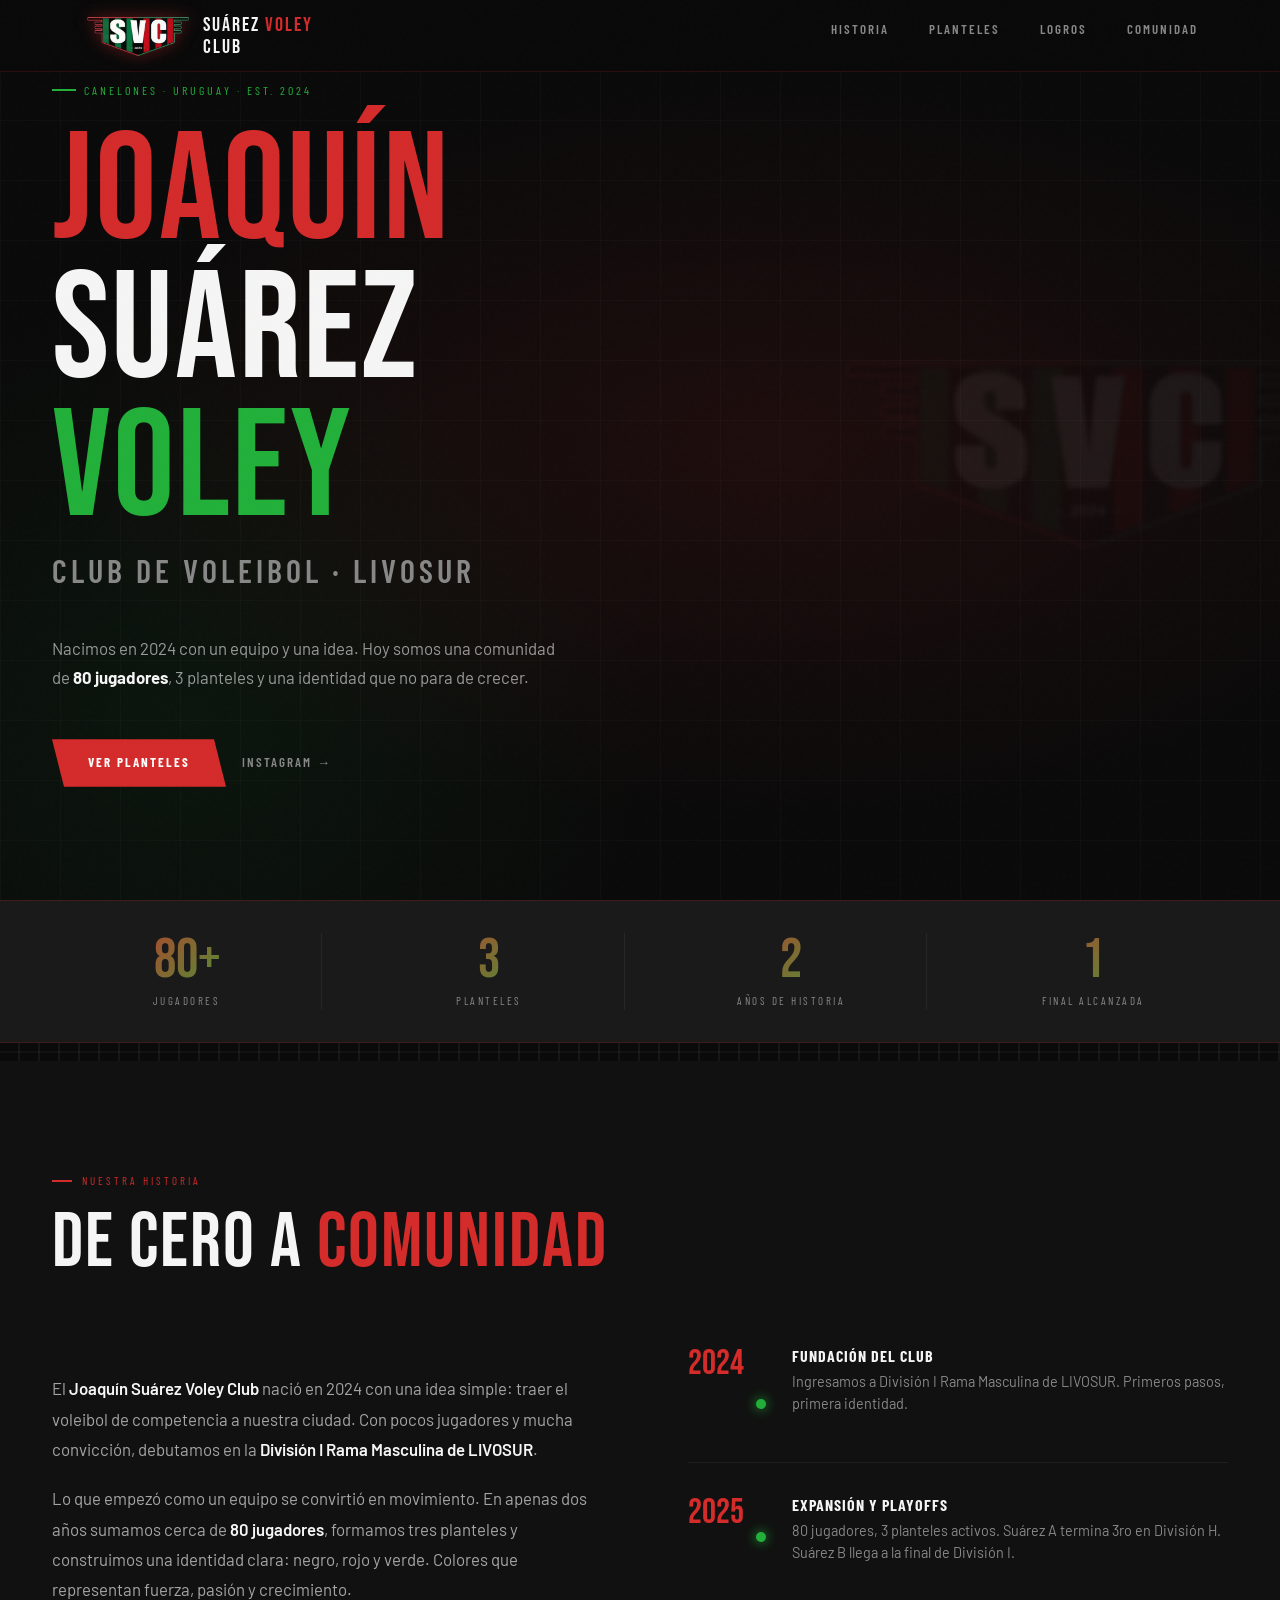
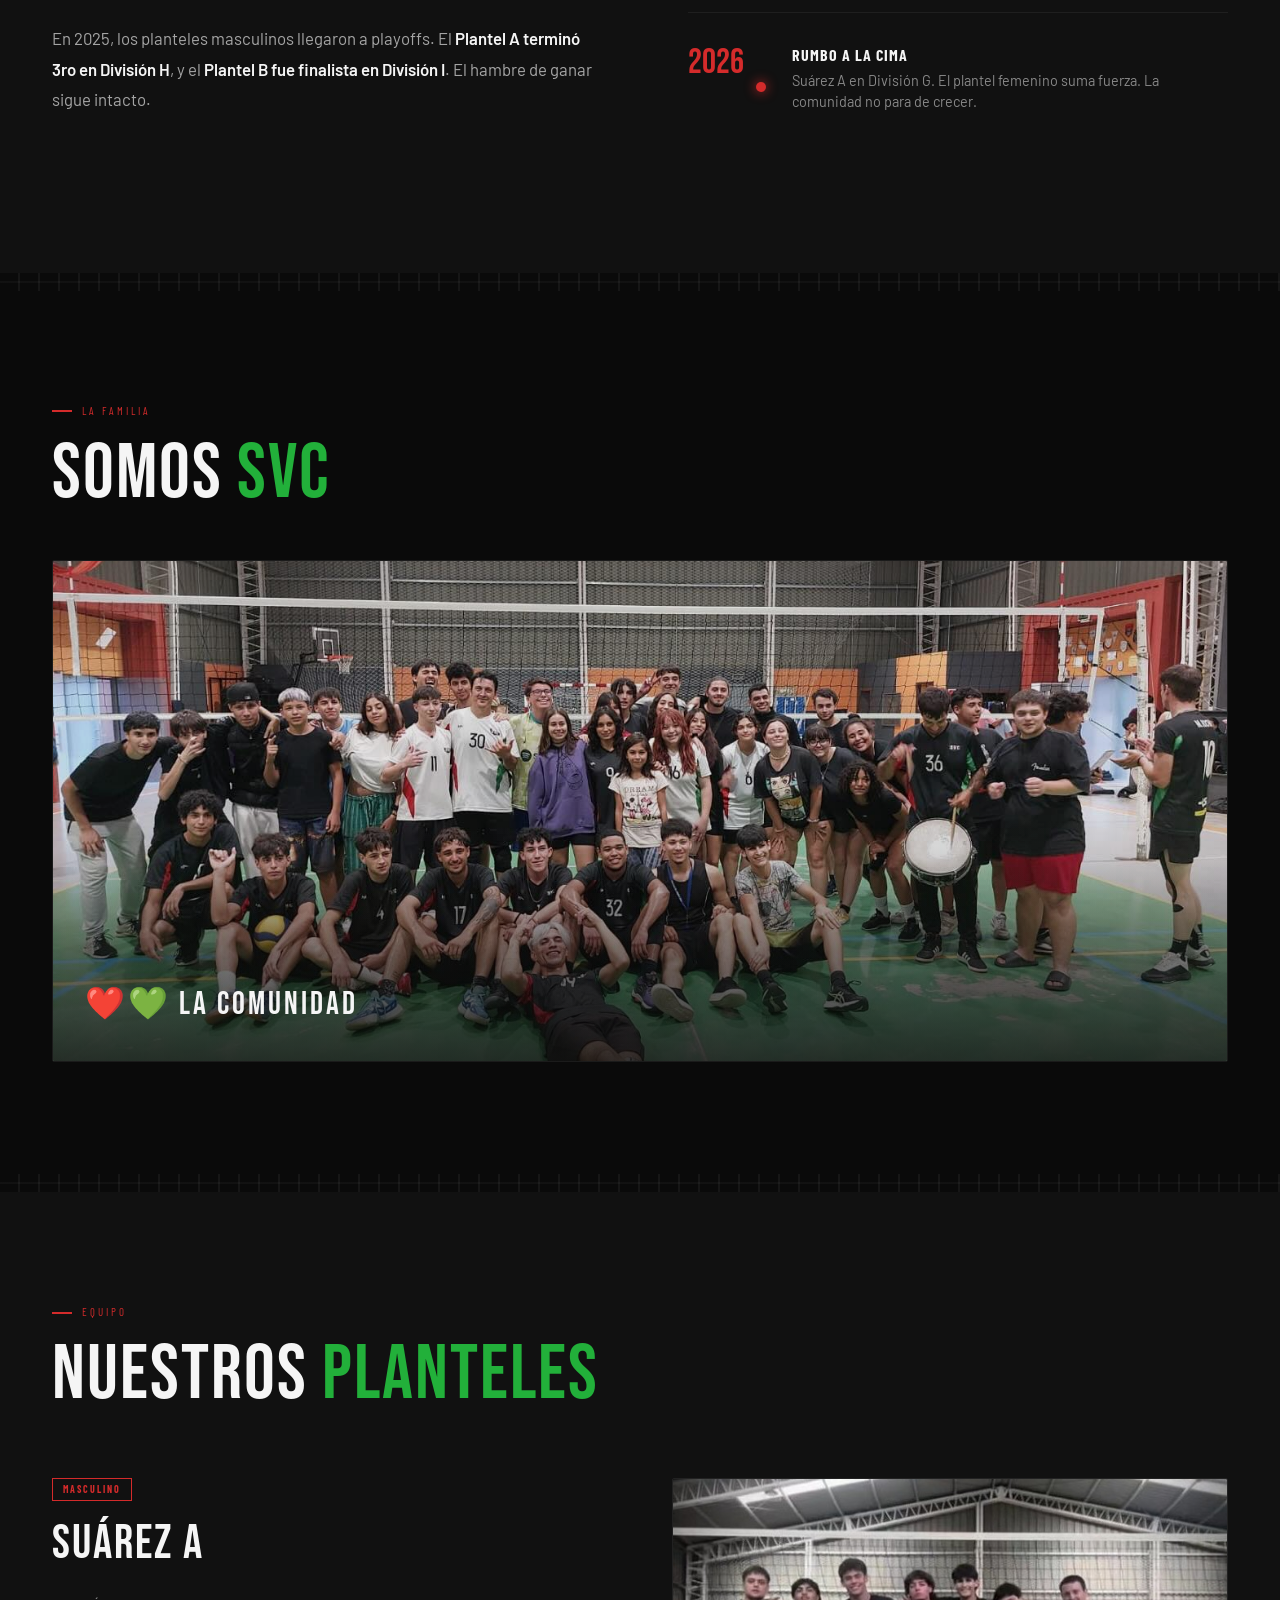
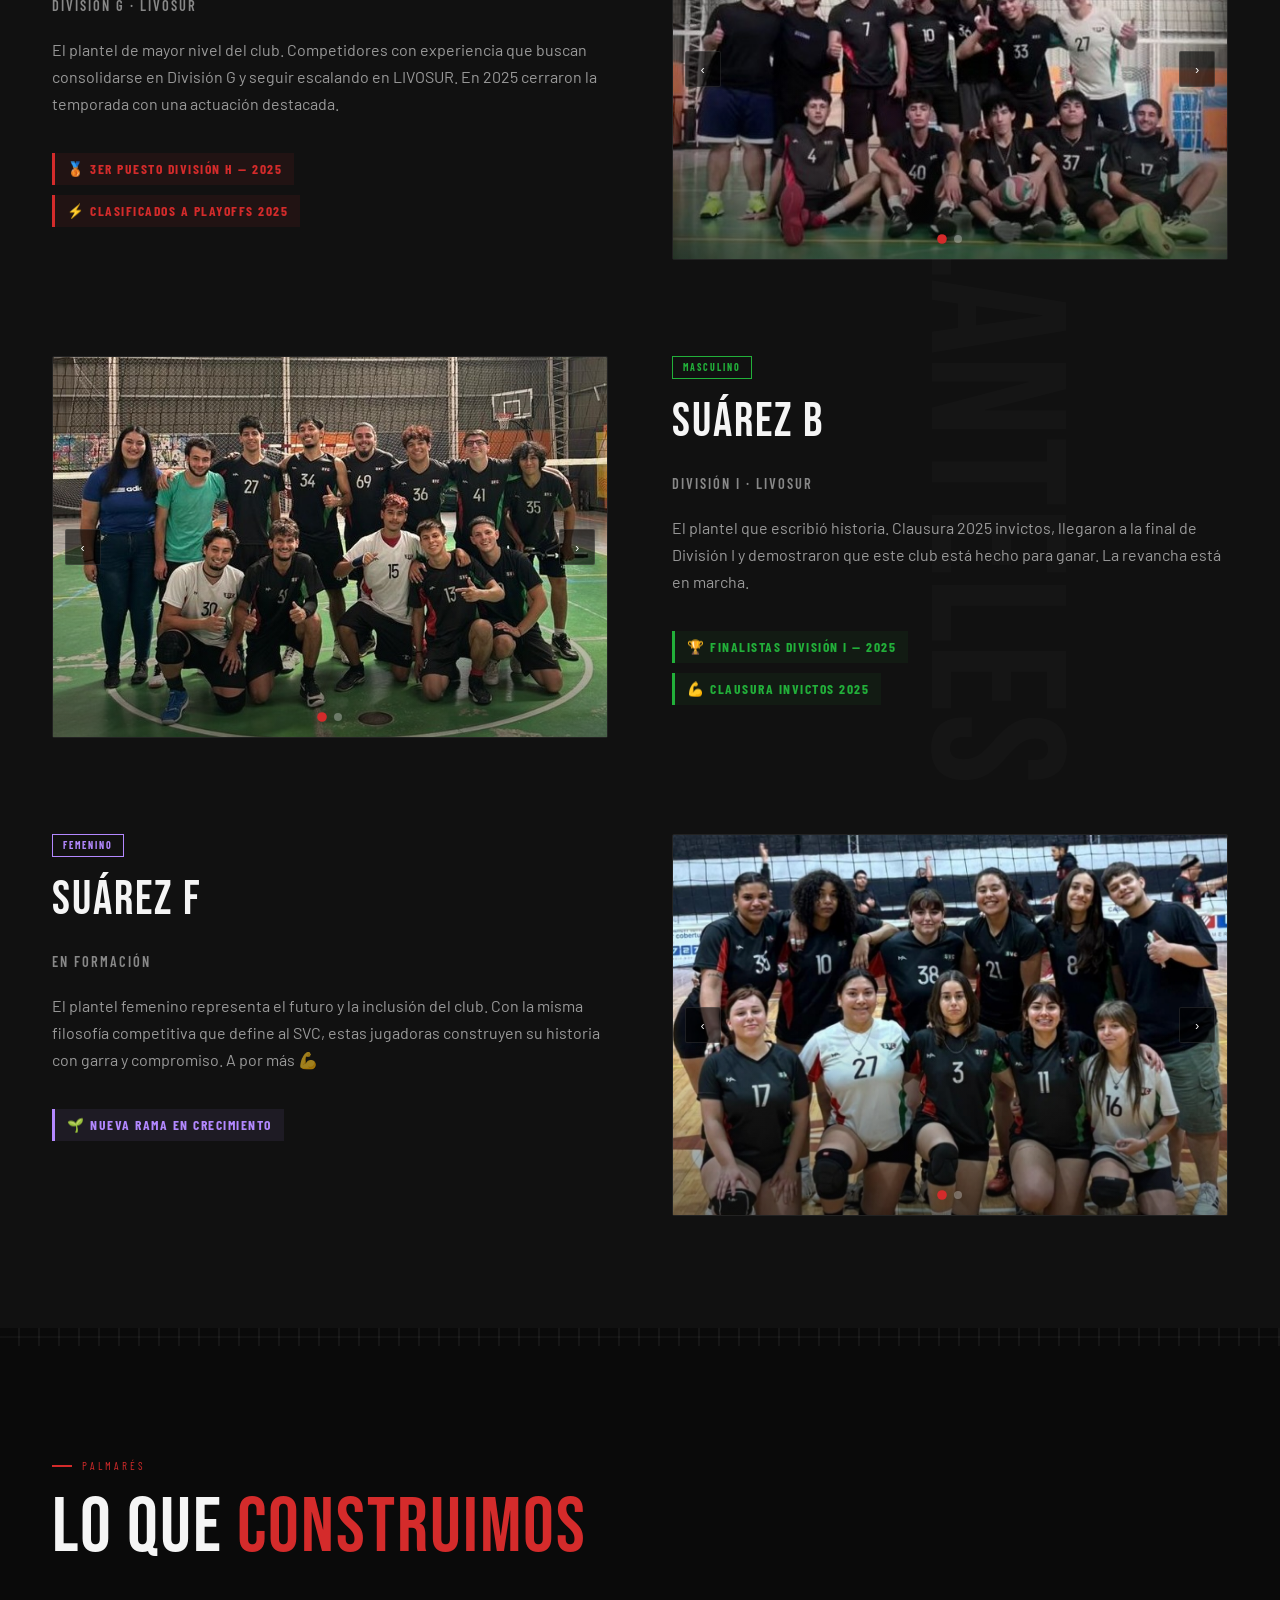
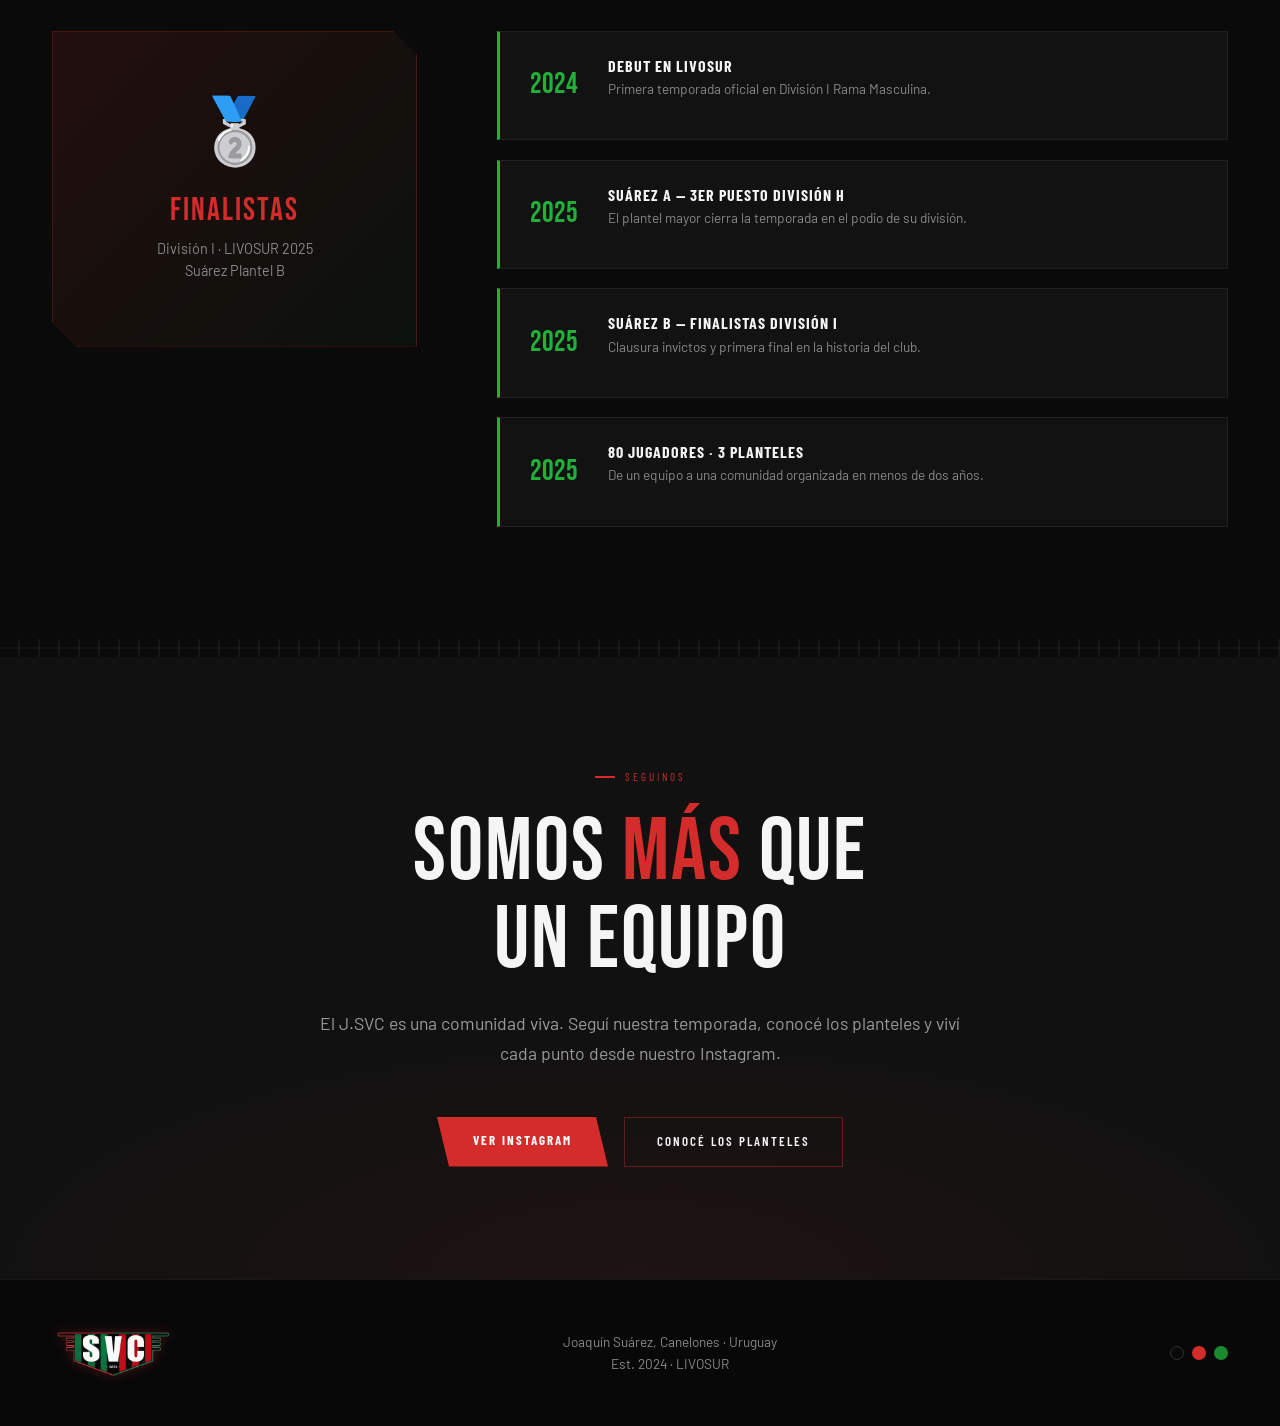
==== index.html @ 755e9268 "actualizacion de pagina web, agregado de boostrap y mejora de assets" ====
<!DOCTYPE html>
<html lang="es">
<head>
<meta charset="UTF-8">
<meta name="viewport" content="width=device-width, initial-scale=1.0">
<title>Suárez Voley Club</title>
<link href="https://fonts.googleapis.com/css2?family=Bebas+Neue&family=Barlow+Condensed:wght@400;600;700;900&family=Barlow:wght@300;400;500&display=swap" rel="stylesheet">
<link href="https://cdn.jsdelivr.net/npm/bootstrap@5.3.7/dist/css/bootstrap.min.css" rel="stylesheet">
<link rel="stylesheet" href="style.css">
</head>
<body>

<!-- NAV -->
<nav>
  <div class="container nav-container">
  <a href="#hero" class="nav-logo">
    <img src="assets/SVC%20LOGO.jpg" alt="SVC logo" class="img-fluid">
    <div class="nav-logo-text">Suárez <span>Voley</span><br>Club</div>
  </a>
  <ul class="nav-links">
    <li><a href="#historia">Historia</a></li>
    <li><a href="#planteles">Planteles</a></li>
    <li><a href="#logros">Logros</a></li>
    <li><a href="#comunidad">Comunidad</a></li>
  </ul>
  </div>
</nav>

<!-- HERO -->
<section id="hero">
  <div class="hero-bg"></div>
  <div class="hero-grid"></div>
  <div class="hero-logo-bg"></div>
  <div class="hero-content container">
    <div class="hero-tag fade-up">Canelones · Uruguay · Est. 2024</div>
    <h1 class="fade-up">
      <span class="ar">Joaquín</span><br>
      Suárez<br>
      <span class="av">Voley</span>
    </h1>
    <div class="hero-sub fade-up">Club de Voleibol · LIVOSUR</div>
    <p class="hero-desc fade-up">
      Nacimos en 2024 con un equipo y una idea. Hoy somos una comunidad de <strong>80 jugadores</strong>, 3 planteles y una identidad que no para de crecer.
    </p>
    <div class="hero-cta fade-up">
      <a href="#planteles" class="btn-primary">Ver planteles</a>
      <a href="https://www.instagram.com/suarezvoleyclub" target="_blank" class="btn-secondary">Instagram →</a>
    </div>
  </div>
</section>

<!-- STATS -->
<div class="stats-bar">
  <div class="stats-inner container">
    <div class="stat"><div class="stat-num">80+</div><div class="stat-label">Jugadores</div></div>
    <div class="stat"><div class="stat-num">3</div><div class="stat-label">Planteles</div></div>
    <div class="stat"><div class="stat-num">2</div><div class="stat-label">Años de historia</div></div>
    <div class="stat"><div class="stat-num">1</div><div class="stat-label">Final alcanzada</div></div>
  </div>
</div>

<div class="net-divider"></div>

<!-- HISTORIA -->
<section id="historia">
  <div class="section-inner container">
    <div class="section-tag">Nuestra historia</div>
    <h2>De cero a <span style="color:var(--rojo)">comunidad</span></h2>
    <div class="historia-grid">
      <div class="historia-text">
        <p>El <strong>Joaquín Suárez Voley Club</strong> nació en 2024 con una idea simple: traer el voleibol de competencia a nuestra ciudad. Con pocos jugadores y mucha convicción, debutamos en la <strong>División I Rama Masculina de LIVOSUR</strong>.</p>
        <p>Lo que empezó como un equipo se convirtió en movimiento. En apenas dos años sumamos cerca de <strong>80 jugadores</strong>, formamos tres planteles y construimos una identidad clara: negro, rojo y verde. Colores que representan fuerza, pasión y crecimiento.</p>
        <p>En 2025, los planteles masculinos llegaron a playoffs. El <strong>Plantel A terminó 3ro en División H</strong>, y el <strong>Plantel B fue finalista en División I</strong>. El hambre de ganar sigue intacto.</p>
      </div>
      <div class="historia-timeline">
        <div class="timeline-item">
          <div class="timeline-year">2024</div>
          <div class="timeline-content"><h4>Fundación del club</h4><p>Ingresamos a División I Rama Masculina de LIVOSUR. Primeros pasos, primera identidad.</p></div>
          <div class="timeline-dot"></div>
        </div>
        <div class="timeline-item">
          <div class="timeline-year">2025</div>
          <div class="timeline-content"><h4>Expansión y playoffs</h4><p>80 jugadores, 3 planteles activos. Suárez A termina 3ro en División H. Suárez B llega a la final de División I.</p></div>
          <div class="timeline-dot"></div>
        </div>
        <div class="timeline-item">
          <div class="timeline-year">2026</div>
          <div class="timeline-content"><h4>Rumbo a la cima</h4><p>Suárez A en División G. El plantel femenino suma fuerza. La comunidad no para de crecer.</p></div>
          <div class="timeline-dot" style="background:var(--rojo); box-shadow:0 0 12px var(--rojo);"></div>
        </div>
      </div>
    </div>
  </div>
</section>

<div class="net-divider"></div>

<!-- FAMILIA -->
<section id="familia">
  <div class="section-inner container">
    <div class="section-tag">La familia</div>
    <h2>Somos <span style="color:var(--verde2)">SVC</span></h2>
    <div class="family-img">
      <img src="assets/FAMILIA%20SUAREZ.jpg" alt="Suárez Voley Club - Familia" class="img-fluid">
      <div class="carrusel-overlay"></div>
      <div class="family-caption">❤️💚 La comunidad</div>
    </div>
  </div>
</section>

<div class="net-divider"></div>

<!-- PLANTELES -->
<section id="planteles">
  <div class="section-inner container">
    <div class="section-tag">Equipo</div>
    <h2>Nuestros <span style="color:var(--verde2)">planteles</span></h2>

    <div class="planteles-stack">

      <!-- PLANTEL A -->
      <div class="plantel-block">
        <div class="plantel-info" style="--badge-color: var(--rojo)">
          <span class="plantel-badge">Masculino</span>
          <h3>Suárez A</h3>
          <div class="plantel-division">División G · LIVOSUR</div>
          <p class="plantel-desc">El plantel de mayor nivel del club. Competidores con experiencia que buscan consolidarse en División G y seguir escalando en LIVOSUR. En 2025 cerraron la temporada con una actuación destacada.</p>
          <div class="plantel-logros">
            <div class="logro-tag">🥉 3er puesto División H — 2025</div>
            <div class="logro-tag">⚡ Clasificados a playoffs 2025</div>
          </div>
        </div>
        <div class="carrusel" id="car-a">
          <div class="carrusel-track">
            <div class="carrusel-slide"><img src="assets/SUAREZ%20A%201.jpg" alt="Plantel A - foto 1" class="img-fluid"></div>
            <div class="carrusel-slide"><img src="assets/SUAREZ%20A%202.jpeg" alt="Plantel A - foto 2" class="img-fluid"></div>
          </div>
          <div class="carrusel-overlay"></div>
          <button class="carrusel-btn prev" onclick="slide('car-a',-1)">‹</button>
          <button class="carrusel-btn next" onclick="slide('car-a', 1)">›</button>
          <div class="carrusel-controls">
            <button class="carrusel-dot active" onclick="goTo('car-a',0)"></button>
            <button class="carrusel-dot" onclick="goTo('car-a',1)"></button>
          </div>
        </div>
      </div>

      <!-- PLANTEL B -->
      <div class="plantel-block reverse">
        <div class="plantel-info" style="--badge-color: var(--verde2)">
          <span class="plantel-badge">Masculino</span>
          <h3>Suárez B</h3>
          <div class="plantel-division">División I · LIVOSUR</div>
          <p class="plantel-desc">El plantel que escribió historia. Clausura 2025 invictos, llegaron a la final de División I y demostraron que este club está hecho para ganar. La revancha está en marcha.</p>
          <div class="plantel-logros">
            <div class="logro-tag" style="--badge-color:var(--verde2); color:var(--verde2); background:rgba(26,138,46,0.08); border-left-color:var(--verde2);">🏆 Finalistas División I — 2025</div>
            <div class="logro-tag" style="--badge-color:var(--verde2); color:var(--verde2); background:rgba(26,138,46,0.08); border-left-color:var(--verde2);">💪 Clausura invictos 2025</div>
          </div>
        </div>
        <div class="carrusel" id="car-b">
          <div class="carrusel-track">
            <div class="carrusel-slide"><img src="assets/SUAREZ%20B,%201.jpg" alt="Plantel B - foto 1" class="img-fluid"></div>
            <div class="carrusel-slide"><img src="assets/SUAREZ%20B%202.jpeg" alt="Plantel B - foto 2" class="img-fluid"></div>
          </div>
          <div class="carrusel-overlay"></div>
          <button class="carrusel-btn prev" onclick="slide('car-b',-1)">‹</button>
          <button class="carrusel-btn next" onclick="slide('car-b', 1)">›</button>
          <div class="carrusel-controls">
            <button class="carrusel-dot active" onclick="goTo('car-b',0)"></button>
            <button class="carrusel-dot" onclick="goTo('car-b',1)"></button>
          </div>
        </div>
      </div>

      <!-- PLANTEL FEMENINO -->
      <div class="plantel-block">
        <div class="plantel-info" style="--badge-color: #b388ff">
          <span class="plantel-badge">Femenino</span>
          <h3>Suárez F</h3>
          <div class="plantel-division">En formación</div>
          <p class="plantel-desc">El plantel femenino representa el futuro y la inclusión del club. Con la misma filosofía competitiva que define al SVC, estas jugadoras construyen su historia con garra y compromiso. A por más 💪</p>
          <div class="plantel-logros">
            <div class="logro-tag" style="color:#b388ff; background:rgba(179,136,255,0.08); border-left-color:#b388ff;">🌱 Nueva rama en crecimiento</div>
          </div>
        </div>
        <div class="carrusel" id="car-f">
          <div class="carrusel-track">
            <div class="carrusel-slide"><img src="assets/SUAREZ%20FEM%201.jpeg" alt="Plantel Femenino - foto 1" class="img-fluid"></div>
            <div class="carrusel-slide"><img src="assets/SUAREZ%20FEM,%202.jpg" alt="Plantel Femenino - foto 2" class="img-fluid"></div>
          </div>
          <div class="carrusel-overlay"></div>
          <button class="carrusel-btn prev" onclick="slide('car-f',-1)">‹</button>
          <button class="carrusel-btn next" onclick="slide('car-f', 1)">›</button>
          <div class="carrusel-controls">
            <button class="carrusel-dot active" onclick="goTo('car-f',0)"></button>
            <button class="carrusel-dot" onclick="goTo('car-f',1)"></button>
          </div>
        </div>
      </div>

    </div>
  </div>
</section>

<div class="net-divider"></div>

<!-- LOGROS -->
<section id="logros">
  <div class="section-inner container">
    <div class="section-tag">Palmarés</div>
    <h2>Lo que <span style="color:var(--rojo)">construimos</span></h2>
    <div class="logros-grid">
      <div class="logros-feature">
        <span class="trophy">🥈</span>
        <h3>Finalistas</h3>
        <p>División I · LIVOSUR 2025<br>Suárez Plantel B</p>
      </div>
      <div class="logros-list">
        <div class="logro-item"><div class="logro-año">2024</div><div><h4>Debut en LIVOSUR</h4><p>Primera temporada oficial en División I Rama Masculina.</p></div></div>
        <div class="logro-item"><div class="logro-año">2025</div><div><h4>Suárez A — 3er puesto División H</h4><p>El plantel mayor cierra la temporada en el podio de su división.</p></div></div>
        <div class="logro-item"><div class="logro-año">2025</div><div><h4>Suárez B — Finalistas División I</h4><p>Clausura invictos y primera final en la historia del club.</p></div></div>
        <div class="logro-item"><div class="logro-año">2025</div><div><h4>80 jugadores · 3 planteles</h4><p>De un equipo a una comunidad organizada en menos de dos años.</p></div></div>
      </div>
    </div>
  </div>
</section>

<div class="net-divider"></div>

<!-- COMUNIDAD -->
<section id="comunidad">
  <div class="comunidad-bg"></div>
  <div class="comunidad-inner container">
    <div class="section-tag" style="justify-content:center; margin-bottom:1.5rem;">Seguinos</div>
    <h2>Somos <span style="color:var(--rojo)">más</span> que<br>un equipo</h2>
    <p>El J.SVC es una comunidad viva. Seguí nuestra temporada, conocé los planteles y viví cada punto desde nuestro Instagram.</p>
    <div class="comunidad-actions">
      <a href="https://www.instagram.com/suarezvoleyclub" target="_blank" class="btn-primary">Ver Instagram</a>
      <a href="#planteles" class="btn-ig">Conocé los planteles</a>
    </div>
  </div>
</section>

<!-- FOOTER -->
<footer>
  <div class="footer-inner container">
    <img src="assets/SVC%20LOGO.jpg" alt="SVC" class="footer-logo-img img-fluid">
    <div class="footer-info">Joaquín Suárez, Canelones · Uruguay<br>Est. 2024 · LIVOSUR</div>
    <div class="footer-colors">
      <div class="color-dot" style="background:#0a0a0a; border:1px solid #333;"></div>
      <div class="color-dot" style="background:#D42B2B;"></div>
      <div class="color-dot" style="background:#1A8A2E;"></div>
    </div>
  </div>
</footer>

<script src="app.js"></script>
</body>
</html>
---- style.css ----
:root {
    --negro: #0a0a0a;
    --negro2: #111111;
    --negro3: #1a1a1a;
    --rojo: #D42B2B;
    --rojo2: #FF3333;
    --verde: #1A8A2E;
    --verde2: #22B03A;
    --blanco: #F5F5F5;
    --gris: #888;
  }
  * { margin:0; padding:0; box-sizing:border-box; }
  html { scroll-behavior:smooth; }
  body { background:var(--negro); color:var(--blanco); font-family:'Barlow',sans-serif; overflow-x:hidden; }

  body::before {
    content:''; position:fixed; inset:0;
    background-image:url("data:image/svg+xml,%3Csvg viewBox='0 0 256 256' xmlns='http://www.w3.org/2000/svg'%3E%3Cfilter id='n'%3E%3CfeTurbulence type='fractalNoise' baseFrequency='0.9' numOctaves='4' stitchTiles='stitch'/%3E%3C/filter%3E%3Crect width='100%25' height='100%25' filter='url(%23n)' opacity='0.04'/%3E%3C/svg%3E");
    pointer-events:none; z-index:9999; opacity:0.35;
  }

  /* NAV */
  nav {
    position:fixed; top:0; left:0; right:0; z-index:100;
    height:72px;
    background:rgba(10,10,10,0.93); backdrop-filter:blur(14px);
    border-bottom:1px solid rgba(212,43,43,0.18);
  }
  .nav-container {
    height:100%;
    display:flex;
    align-items:center;
    justify-content:space-between;
  }
  .nav-logo { display:flex; align-items:center; gap:12px; text-decoration:none; }
  .nav-logo img { height:46px; width:auto; object-fit:contain; filter:drop-shadow(0 0 8px rgba(212,43,43,0.4)); }
  .nav-logo-text { font-family:'Bebas Neue',sans-serif; font-size:20px; color:var(--blanco); letter-spacing:2px; line-height:1.1; }
  .nav-logo-text span { color:var(--rojo); }
  .nav-links { display:flex; gap:2.5rem; list-style:none; }
  .nav-links a {
    font-family:'Barlow Condensed',sans-serif; font-weight:600; font-size:13px;
    letter-spacing:2px; text-transform:uppercase; color:var(--gris); text-decoration:none; transition:color 0.2s;
  }
  .nav-links a:hover { color:var(--rojo); }

  /* HERO */
  #hero {
    position:relative; min-height:100vh; display:flex; align-items:center;
    overflow:hidden; padding-top:72px;
  }
  .hero-desc {
  font-size: 0.95rem;
  line-height: 1.6;
}
  .hero-bg {
    position:absolute; inset:0;
    background:
      radial-gradient(ellipse 80% 60% at 60% 50%, rgba(212,43,43,0.10) 0%, transparent 70%),
      radial-gradient(ellipse 60% 80% at 15% 80%, rgba(26,138,46,0.09) 0%, transparent 60%),
      var(--negro);
  }
  .hero-grid {
    position:absolute; inset:0;
    background-image:linear-gradient(rgba(255,255,255,0.02) 1px, transparent 1px),linear-gradient(90deg, rgba(255,255,255,0.02) 1px, transparent 1px);
    background-size:60px 60px;
  }
  .hero-logo-bg {
    position:absolute; right:-60px; top:50%; transform:translateY(-50%);
    width:520px; height:520px; opacity:0.05;
    background:url("assets/SVC%20LOGO.jpg") center/contain no-repeat;
    filter:blur(2px);
  }
  .hero-content { position:relative; max-width:1200px; margin:0 auto; width:100%; }
  .hero-tag {
    display:inline-flex; align-items:center; gap:8px;
    font-family:'Barlow Condensed',sans-serif; font-size:12px; letter-spacing:3px;
    text-transform:uppercase; color:var(--verde2); margin-bottom:1.5rem;
  }
  .hero-tag::before { content:''; display:block; width:24px; height:2px; background:var(--verde2); }
  h1 { font-family:'Bebas Neue',sans-serif; font-size:clamp(5rem,12vw,10rem); line-height:0.9; letter-spacing:2px; margin-bottom:0.5rem; }
  h1 .ar { color:var(--rojo); }
  h1 .av { color:var(--verde2); }
  .hero-sub { font-family:'Barlow Condensed',sans-serif; font-size:clamp(1.2rem,3vw,2rem); font-weight:600; letter-spacing:4px; text-transform:uppercase; color:var(--gris); margin-bottom:2.5rem; }
  .hero-desc { font-size:1.05rem; line-height:1.7; color:rgba(245,245,245,0.6); max-width:520px; margin-bottom:3rem; }
  .hero-desc strong { color:var(--blanco); }
  .hero-cta { display:flex; gap:1rem; align-items:center; }
  .btn-primary {
    background:var(--rojo); color:white;
    font-family:'Barlow Condensed',sans-serif; font-weight:700; font-size:13px;
    letter-spacing:2px; text-transform:uppercase; padding:14px 36px; text-decoration:none;
    clip-path:polygon(0 0, calc(100% - 12px) 0, 100% 100%, 12px 100%);
    transition:background 0.2s, transform 0.2s;
  }
  .btn-primary:hover { background:var(--rojo2); transform:translateY(-2px); }
  .btn-secondary {
    font-family:'Barlow Condensed',sans-serif; font-weight:600; font-size:13px;
    letter-spacing:2px; text-transform:uppercase; color:var(--gris); text-decoration:none;
    display:flex; align-items:center; gap:8px; transition:color 0.2s;
  }
  .btn-secondary:hover { color:var(--verde2); }

  /* STATS */
  .stats-bar { background:var(--negro3); border-top:1px solid rgba(212,43,43,0.2); border-bottom:1px solid rgba(212,43,43,0.2); padding:2rem 0; }
  .stats-inner { max-width:1200px; margin:0 auto; display:flex; justify-content:space-between; align-items:center; gap:2rem; }
  .stat { text-align:center; flex:1; border-right:1px solid rgba(255,255,255,0.06); padding:0 2rem; }
  .stat:last-child { border-right:none; }
  .stat-num { font-family:'Bebas Neue',sans-serif; font-size:3.5rem; line-height:1; background:linear-gradient(135deg, var(--rojo), var(--verde2)); -webkit-background-clip:text; -webkit-text-fill-color:transparent; background-clip:text; }
  .stat-label { font-family:'Barlow Condensed',sans-serif; font-size:11px; letter-spacing:2.5px; text-transform:uppercase; color:var(--gris); margin-top:4px; }

  .net-divider {
    width:100%; height:18px;
    background-image:
      repeating-linear-gradient(90deg, transparent 0px, transparent 18px, rgba(255,255,255,0.05) 18px, rgba(255,255,255,0.05) 20px),
      repeating-linear-gradient(0deg, transparent 0px, transparent 8px, rgba(255,255,255,0.03) 8px, rgba(255,255,255,0.03) 10px);
  }

  /* SECTIONS */
  section { padding:7rem 0; }
  .section-inner { max-width:1200px; margin:0 auto; }
  .section-tag { display:flex; align-items:center; gap:10px; font-family:'Barlow Condensed',sans-serif; font-size:11px; letter-spacing:3px; text-transform:uppercase; color:var(--rojo); margin-bottom:1rem; }
  .section-tag::before { content:''; width:20px; height:2px; background:var(--rojo); flex-shrink:0; }
  h2 { font-family:'Bebas Neue',sans-serif; font-size:clamp(3rem,6vw,5rem); letter-spacing:2px; line-height:1; margin-bottom:1.5rem; }

  /* HISTORIA */
  #historia { background:var(--negro2); }
  .historia-grid { display:grid; grid-template-columns:1fr 1fr; gap:6rem; align-items:center; margin-top:4rem; }
  .historia-text p { font-size:1.05rem; line-height:1.8; color:rgba(245,245,245,0.65); margin-bottom:1.2rem; }
  .historia-text p strong { color:var(--blanco); font-weight:600; }
  .historia-timeline { display:flex; flex-direction:column; }
  .timeline-item { display:grid; grid-template-columns:80px 1fr; gap:1.5rem; padding:2rem 0; border-bottom:1px solid rgba(255,255,255,0.06); position:relative; }
  .timeline-item:first-child { padding-top:0; }
  .timeline-item:last-child { border-bottom:none; }
  .timeline-year { font-family:'Bebas Neue',sans-serif; font-size:2.2rem; color:var(--rojo); line-height:1; }
  .timeline-content h4 { font-family:'Barlow Condensed',sans-serif; font-weight:700; font-size:1rem; letter-spacing:1px; text-transform:uppercase; color:var(--blanco); margin-bottom:6px; }
  .timeline-content p { font-size:0.9rem; color:var(--gris); line-height:1.5; }
  .timeline-dot { position:absolute; left:68px; top:50%; transform:translateY(-50%); width:10px; height:10px; border-radius:50%; background:var(--verde2); box-shadow:0 0 12px var(--verde2); }

  /* FAMILY */
  #familia { background:var(--negro); }
  .family-img {
    margin-top:3rem; border-radius:2px; overflow:hidden;
    border:1px solid rgba(255,255,255,0.07);
    position:relative;
  }
  .family-img img { width:100%; display:block; object-fit:cover; max-height:500px; filter:brightness(0.9); }
  .family-img::after {
    content:''; position:absolute; inset:0;
    background:linear-gradient(to top, rgba(10,10,10,0.6) 0%, transparent 40%);
  }
  .family-caption {
    position:absolute; bottom:2rem; left:2rem; z-index:2;
    font-family:'Bebas Neue',sans-serif; font-size:2rem; letter-spacing:3px; color:var(--blanco);
  }

  /* PLANTELES */
  #planteles { background:var(--negro2); position:relative; overflow:hidden; }
  #planteles::before {
    content:'PLANTELES'; position:absolute; right:-2rem; top:50%;
    transform:translateY(-50%) rotate(90deg);
    font-family:'Bebas Neue',sans-serif; font-size:12rem;
    color:rgba(255,255,255,0.02); pointer-events:none; white-space:nowrap;
  }
  .planteles-stack { display:flex; flex-direction:column; gap:6rem; margin-top:4rem; }

  /* PLANTEL BLOCK */
  .plantel-block { display:grid; grid-template-columns:1fr 1fr; gap:4rem; align-items:start; }
  .plantel-block.reverse { direction:rtl; }
  .plantel-block.reverse > * { direction:ltr; }

  .plantel-info { display:flex; flex-direction:column; gap:1.2rem; }
  .plantel-badge {
    display:inline-block; font-family:'Barlow Condensed',sans-serif; font-size:10px;
    font-weight:700; letter-spacing:2px; text-transform:uppercase;
    color:var(--badge-color, var(--rojo)); border:1px solid var(--badge-color, var(--rojo));
    padding:3px 10px; width:fit-content;
  }
  .plantel-info h3 { font-family:'Bebas Neue',sans-serif; font-size:3rem; letter-spacing:2px; line-height:1; }
  .plantel-division { font-family:'Barlow Condensed',sans-serif; font-size:0.9rem; font-weight:600; letter-spacing:2px; text-transform:uppercase; color:var(--gris); }
  .plantel-desc { font-size:1rem; line-height:1.7; color:rgba(245,245,245,0.6); }
  .plantel-logros { display:flex; flex-direction:column; gap:0.6rem; }
  .logro-tag {
    display:inline-flex; align-items:center; gap:8px; width:fit-content;
    font-family:'Barlow Condensed',sans-serif; font-size:0.85rem; font-weight:700;
    letter-spacing:1.5px; text-transform:uppercase; color:var(--badge-color, var(--rojo));
    background:rgba(212,43,43,0.08); border-left:3px solid var(--badge-color, var(--rojo));
    padding:6px 12px;
  }

  /* CARRUSEL */
  .carrusel { position:relative; overflow:hidden; border-radius:2px; border:1px solid rgba(255,255,255,0.07); }
  .carrusel-track { display:flex; transition:transform 0.45s cubic-bezier(0.25,0.46,0.45,0.94); }
  .carrusel-slide { flex:0 0 100%; }
  .carrusel-slide img { width:100%; display:block; object-fit:cover; height:380px; }
  .carrusel-controls {
    position:absolute; bottom:1rem; left:50%; transform:translateX(-50%);
    display:flex; gap:0.5rem; z-index:2;
  }
  .carrusel-dot {
    width:8px; height:8px; border-radius:50%; background:rgba(255,255,255,0.3);
    border:none; cursor:pointer; transition:background 0.2s, transform 0.2s;
    padding:0;
  }
  .carrusel-dot.active { background:var(--rojo); transform:scale(1.2); }
  .carrusel-btn {
    position:absolute; top:50%; transform:translateY(-50%);
    background:rgba(0,0,0,0.6); border:1px solid rgba(255,255,255,0.1);
    color:white; width:36px; height:36px; border-radius:2px;
    cursor:pointer; font-size:1rem; display:flex; align-items:center; justify-content:center;
    transition:background 0.2s; z-index:2;
  }
  .carrusel-btn:hover { background:rgba(212,43,43,0.6); }
  .carrusel-btn.prev { left:0.75rem; }
  .carrusel-btn.next { right:0.75rem; }
  .carrusel-overlay {
    position:absolute; inset:0;
    background:linear-gradient(to top, rgba(10,10,10,0.5) 0%, transparent 50%);
    pointer-events:none;
  }

  /* LOGROS */
  #logros { background:var(--negro); }
  .logros-grid { display:grid; grid-template-columns:1fr 2fr; gap:5rem; align-items:start; margin-top:4rem; }
  .logros-feature {
    background:linear-gradient(135deg, rgba(212,43,43,0.12), rgba(26,138,46,0.06));
    border:1px solid rgba(212,43,43,0.25); padding:3rem;
    clip-path:polygon(0 0, calc(100% - 24px) 0, 100% 24px, 100% 100%, 24px 100%, 0 calc(100% - 24px));
    text-align:center;
  }
  .logros-feature .trophy { font-size:4rem; margin-bottom:1rem; display:block; }
  .logros-feature h3 { font-family:'Bebas Neue',sans-serif; font-size:2rem; letter-spacing:2px; color:var(--rojo); margin-bottom:0.5rem; }
  .logros-feature p { font-size:0.9rem; color:var(--gris); line-height:1.5; }
  .logros-list { display:flex; flex-direction:column; gap:1.2rem; }
  .logro-item {
    display:grid; grid-template-columns:60px 1fr; gap:1.5rem; align-items:center;
    padding:1.5rem; background:rgba(255,255,255,0.03);
    border:1px solid rgba(255,255,255,0.06); border-left:3px solid var(--verde2);
    transition:background 0.2s;
  }
  .logro-item:hover { background:rgba(255,255,255,0.05); }
  .logro-año { font-family:'Bebas Neue',sans-serif; font-size:1.8rem; color:var(--verde2); text-align:center; line-height:1; }
  .logro-item h4 { font-family:'Barlow Condensed',sans-serif; font-weight:700; font-size:1rem; letter-spacing:1px; text-transform:uppercase; margin-bottom:4px; }
  .logro-item p { font-size:0.85rem; color:var(--gris); }

  /* COMUNIDAD */
  #comunidad { background:var(--negro2); text-align:center; position:relative; overflow:hidden; }
  .comunidad-bg { position:absolute; inset:0; background:radial-gradient(ellipse 80% 60% at 50% 100%, rgba(212,43,43,0.07) 0%, transparent 70%); }
  .comunidad-inner { position:relative; max-width:700px; margin:0 auto; }
  .comunidad-inner h2 { font-size:clamp(3rem,7vw,5.5rem); margin-bottom:1.5rem; }
  .comunidad-inner p { font-size:1.1rem; line-height:1.7; color:rgba(245,245,245,0.6); margin-bottom:3rem; }
  .comunidad-actions { display:flex; gap:1rem; justify-content:center; flex-wrap:wrap; }
  .btn-ig {
    display:inline-flex; align-items:center; gap:10px;
    background:transparent; border:1px solid rgba(212,43,43,0.4);
    color:var(--blanco); font-family:'Barlow Condensed',sans-serif; font-weight:600;
    font-size:13px; letter-spacing:2px; text-transform:uppercase; padding:14px 32px;
    text-decoration:none; transition:all 0.3s;
  }
  .btn-ig:hover { background:rgba(212,43,43,0.15); border-color:var(--rojo); transform:translateY(-2px); }

  /* FOOTER */
  footer { background:#080808; border-top:1px solid rgba(255,255,255,0.06); padding:3rem 0; }
  .footer-inner { max-width:1200px; margin:0 auto; display:flex; align-items:center; justify-content:space-between; gap:2rem; }
  .footer-logo-img { height:50px; width:auto; filter:drop-shadow(0 0 6px rgba(212,43,43,0.3)); }
  .footer-info { font-size:0.85rem; color:var(--gris); text-align:center; line-height:1.6; }
  .footer-colors { display:flex; gap:8px; align-items:center; }
  .color-dot { width:14px; height:14px; border-radius:50%; }

  /* ANIMATIONS */
  @keyframes fadeUp { from { opacity:0; transform:translateY(30px); } to { opacity:1; transform:translateY(0); } }
  .fade-up { opacity:0; animation:fadeUp 0.7s ease forwards; }
  .fade-up:nth-child(1) { animation-delay:0.1s; }
  .fade-up:nth-child(2) { animation-delay:0.25s; }
  .fade-up:nth-child(3) { animation-delay:0.4s; }
  .fade-up:nth-child(4) { animation-delay:0.55s; }
  .fade-up:nth-child(5) { animation-delay:0.7s; }

  /* MOBILE */
  @media(max-width:768px) {
    nav { padding:0; }
    .nav-links { display:none; }
    section { padding:5rem 0; }
    .historia-grid, .logros-grid { grid-template-columns:1fr; gap:3rem; }
    .plantel-block, .plantel-block.reverse { grid-template-columns:1fr; direction:ltr; gap:2rem; }
    .stats-inner { flex-wrap:wrap; }
    .stat { min-width:45%; border-right:none; border-bottom:1px solid rgba(255,255,255,0.06); padding:1rem; }
    .stats-bar { padding:2rem 0; }
    footer { padding:2rem 0; }
    .footer-inner { flex-direction:column; text-align:center; }
    .hero-logo-bg { display:none; }
  }
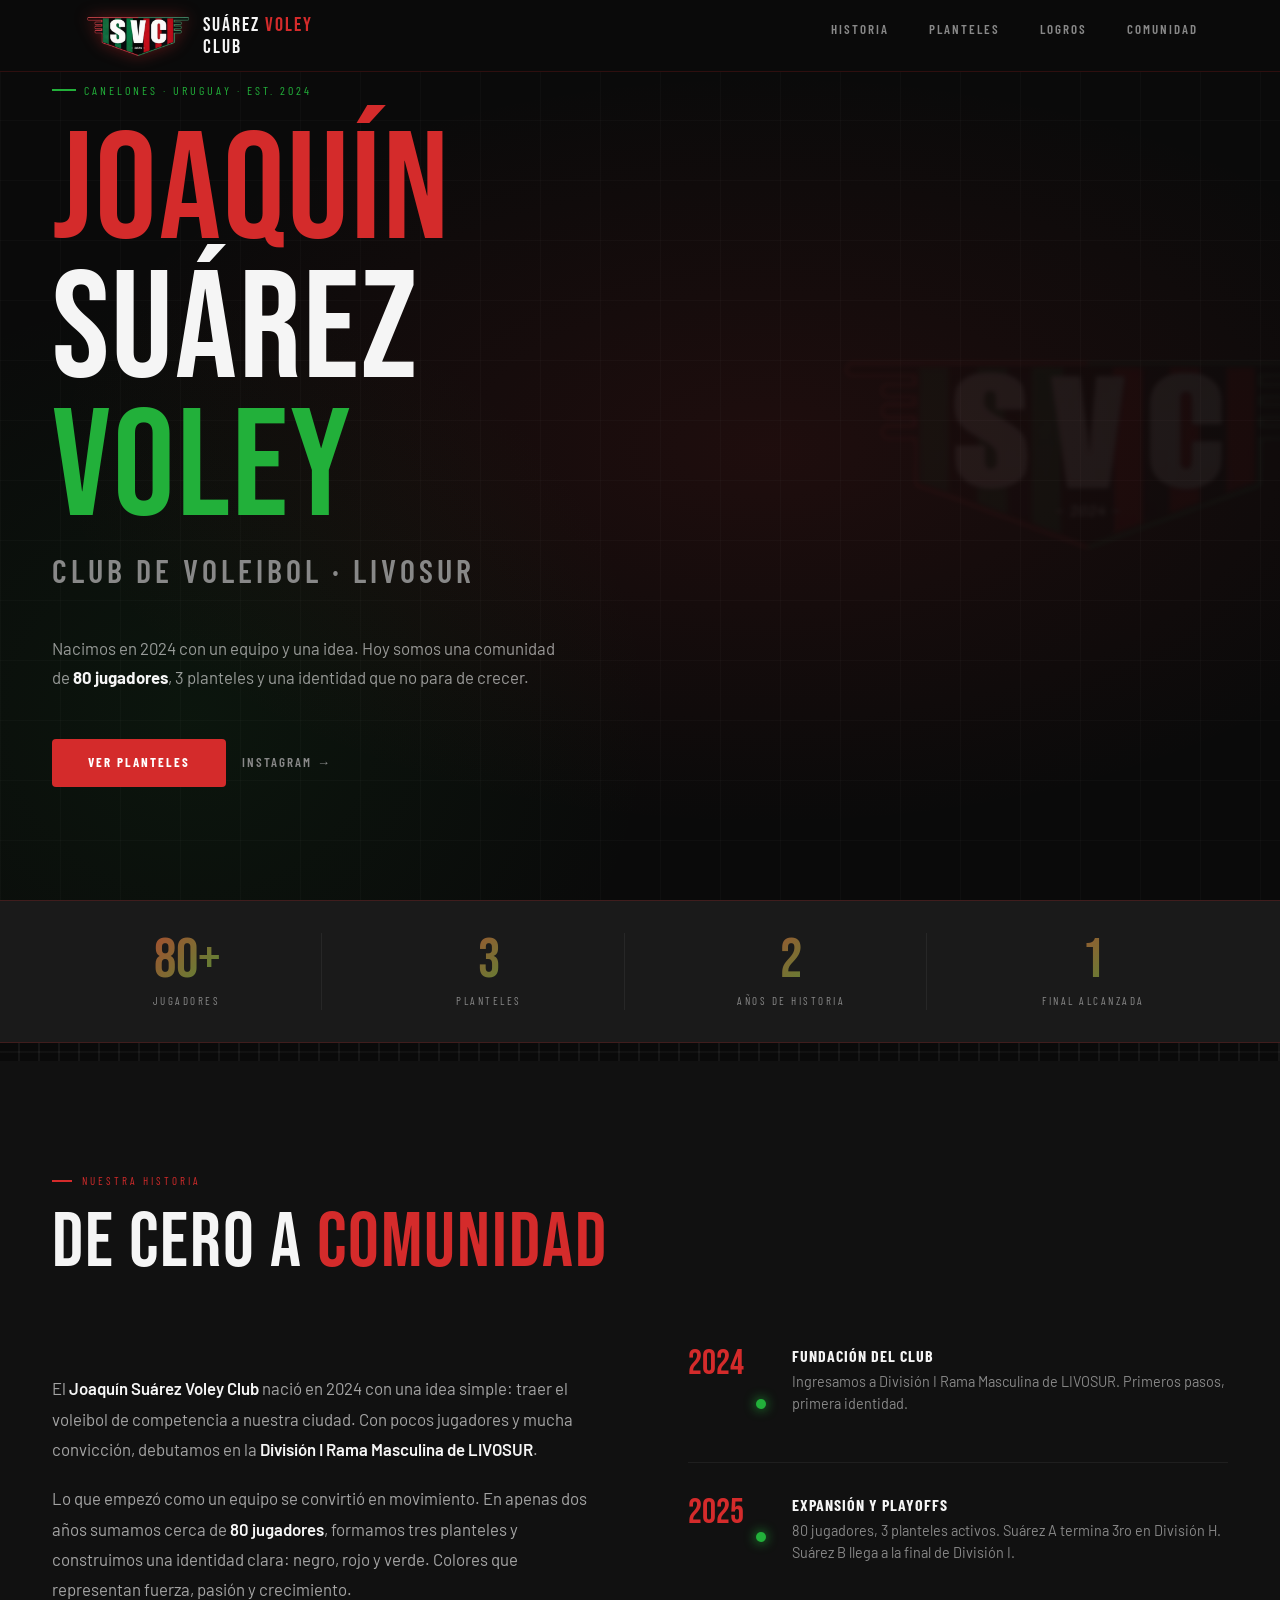
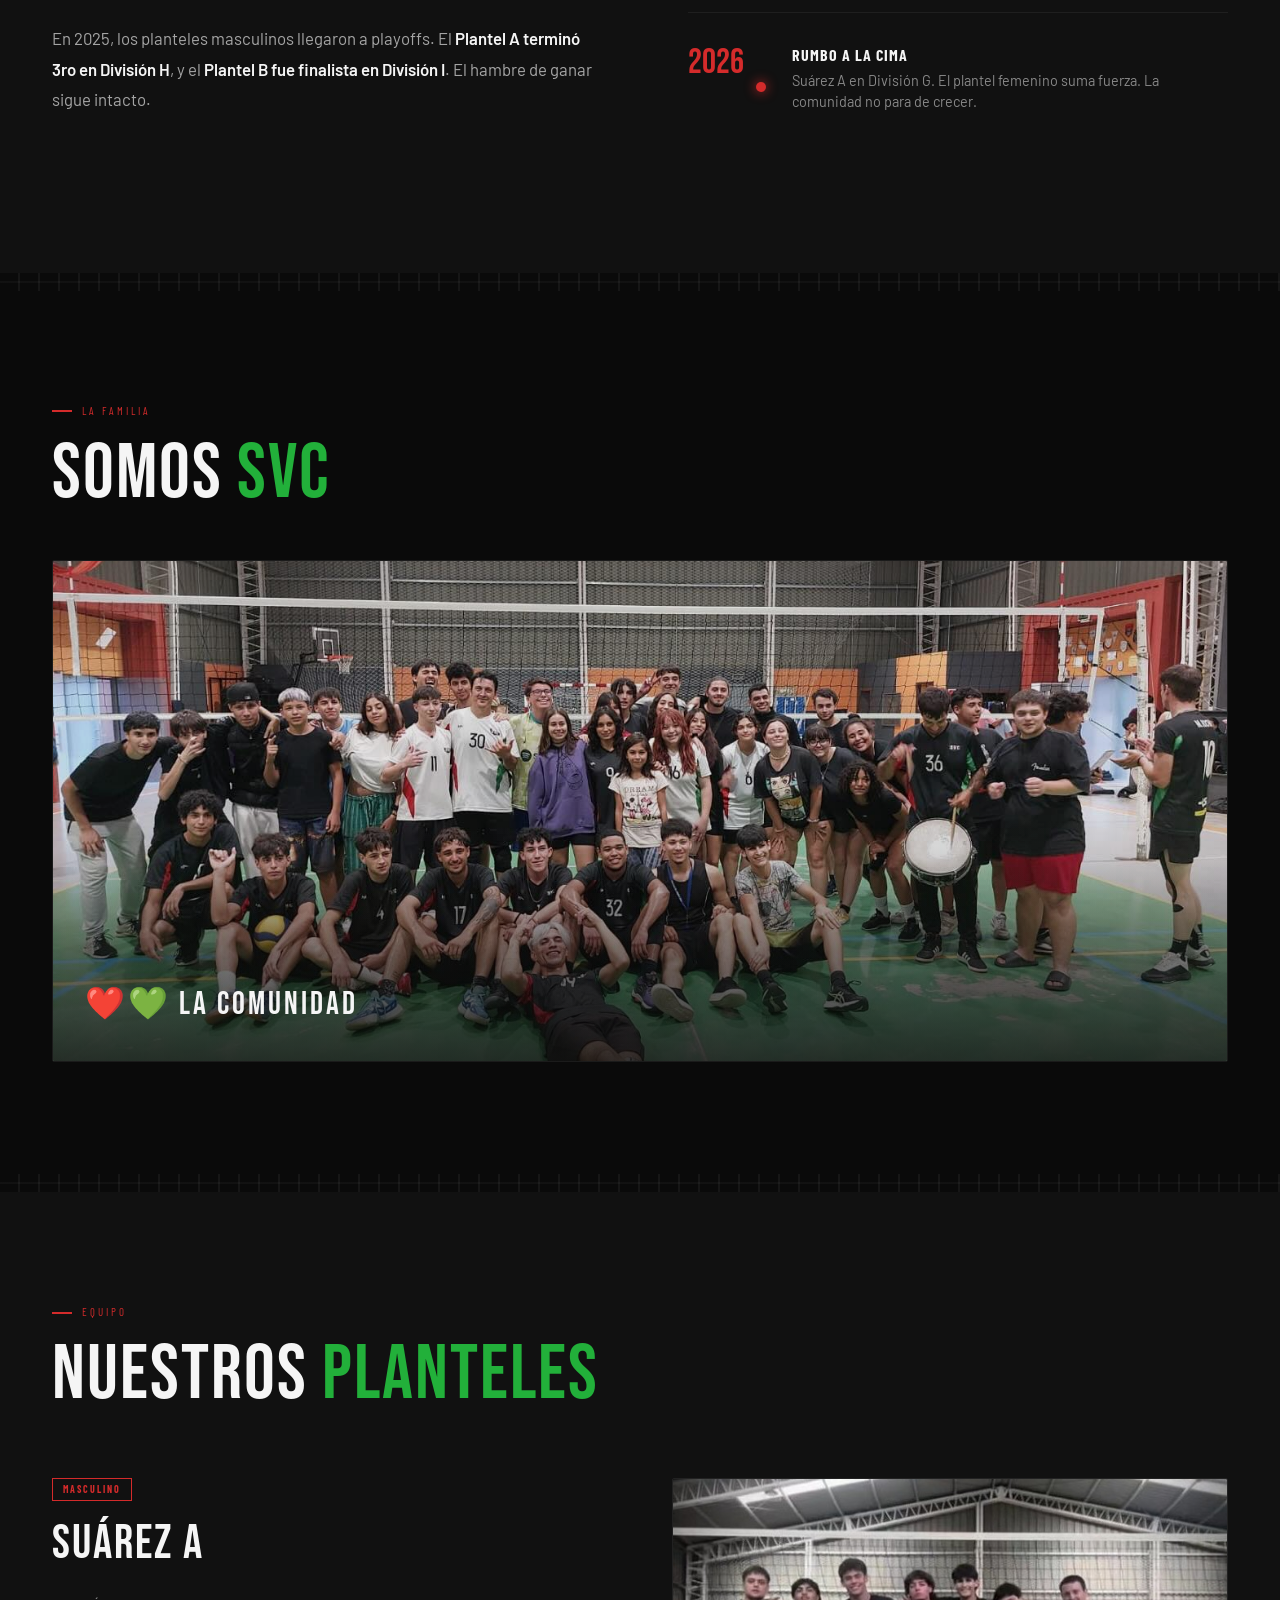
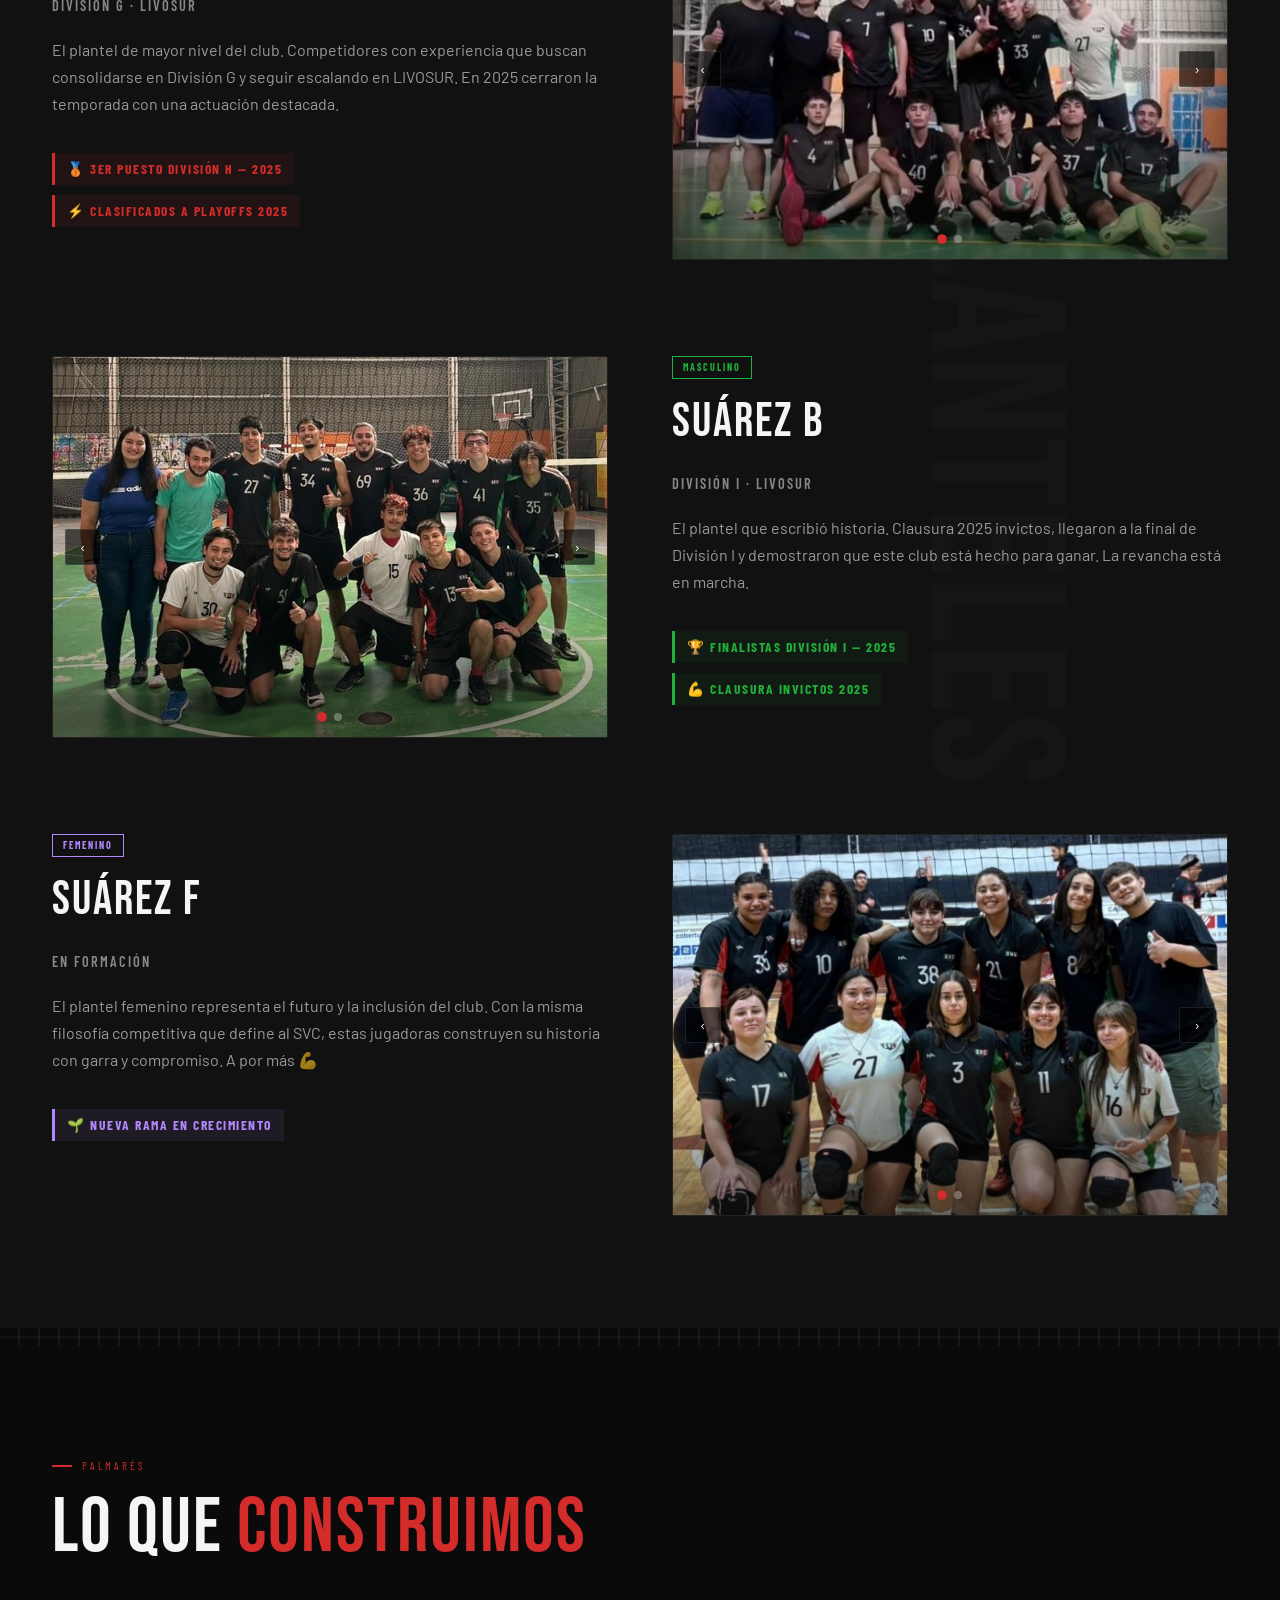
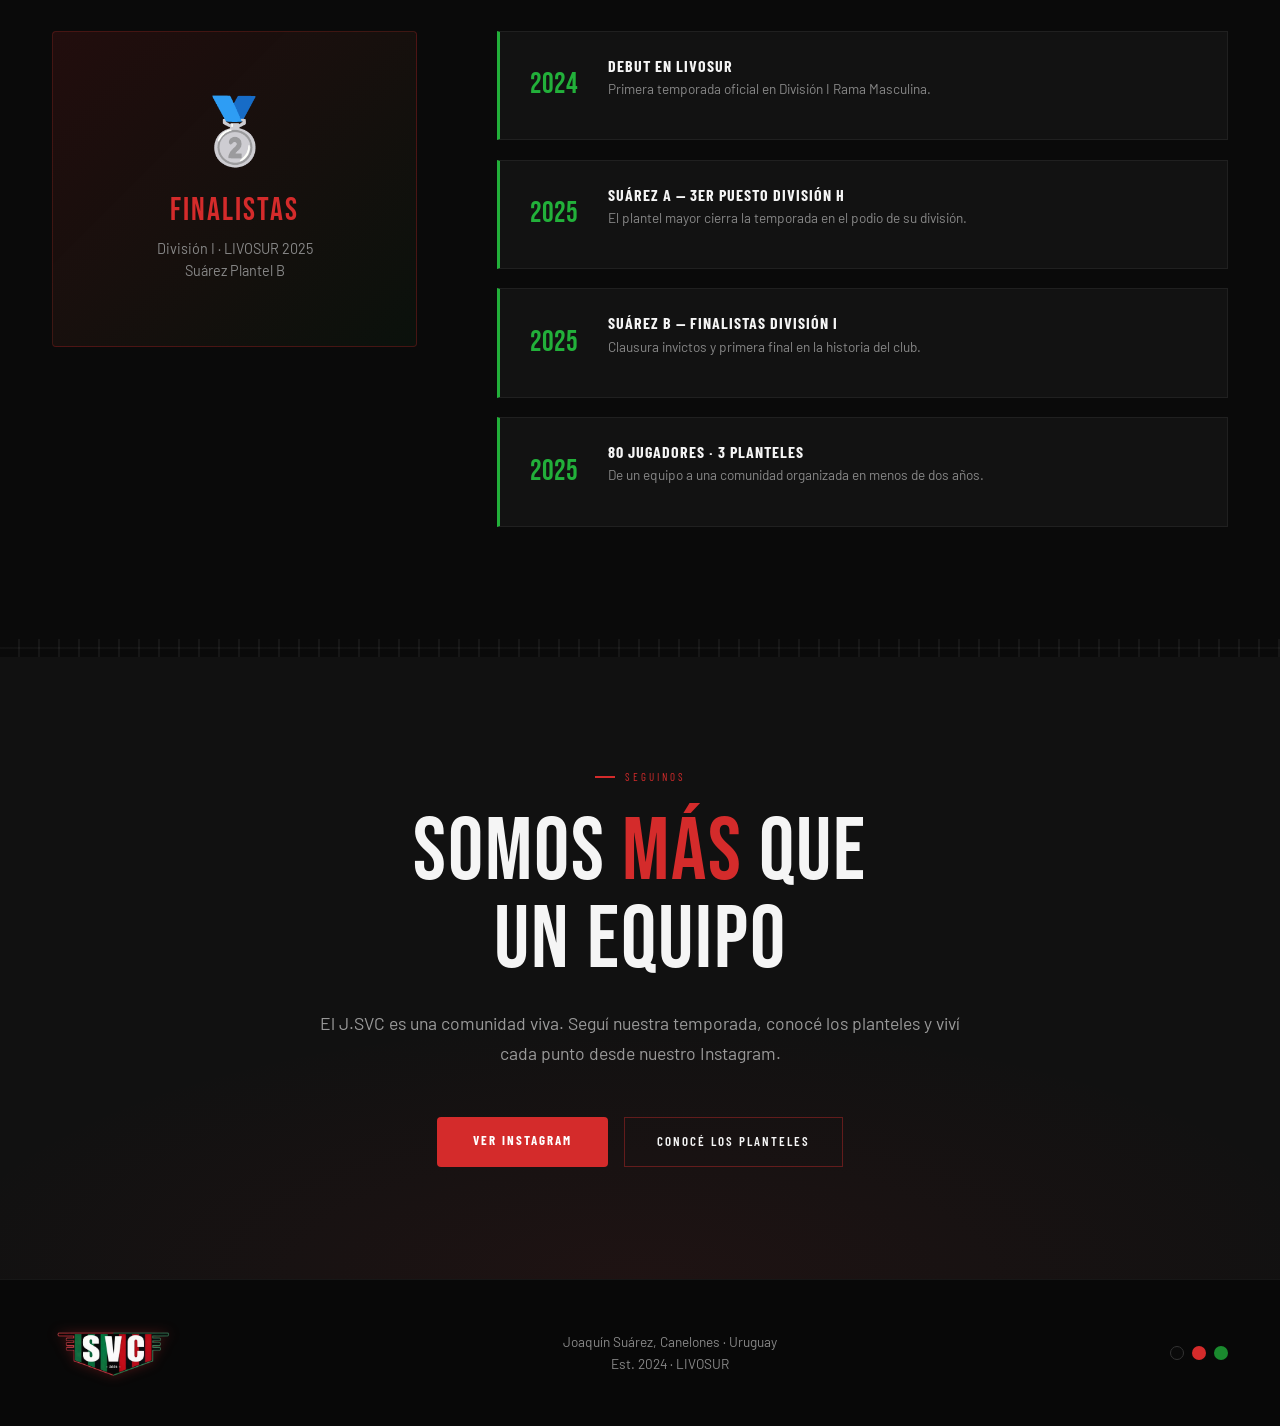
==== commit 88630d67: "Ajustes finales proyecto SVC" ====
--- a/index.html
+++ b/index.html
@@ -3,8 +3,10 @@
 <head>
 <meta charset="UTF-8">
 <meta name="viewport" content="width=device-width, initial-scale=1.0">
+<link rel="icon" type="image/png" href="assets/favicon.png">
 <title>Suárez Voley Club</title>
 <link href="https://fonts.googleapis.com/css2?family=Bebas+Neue&family=Barlow+Condensed:wght@400;600;700;900&family=Barlow:wght@300;400;500&display=swap" rel="stylesheet">
+<!-- Bootstrap usado como apoyo para containers e imágenes responsive -->
 <link href="https://cdn.jsdelivr.net/npm/bootstrap@5.3.7/dist/css/bootstrap.min.css" rel="stylesheet">
 <link rel="stylesheet" href="style.css">
 </head>
@@ -157,6 +159,7 @@
             <div class="logro-tag" style="--badge-color:var(--verde2); color:var(--verde2); background:rgba(26,138,46,0.08); border-left-color:var(--verde2);">💪 Clausura invictos 2025</div>
           </div>
         </div>
+        <!-- Carrusel de imágenes controlado con JavaScript -->
         <div class="carrusel" id="car-b">
           <div class="carrusel-track">
             <div class="carrusel-slide"><img src="assets/SUAREZ%20B,%201.jpg" alt="Plantel B - foto 1" class="img-fluid"></div>
--- a/style.css
+++ b/style.css
@@ -1,290 +1,789 @@
+/* Colores principales del club */
 :root {
-    --negro: #0a0a0a;
-    --negro2: #111111;
-    --negro3: #1a1a1a;
-    --rojo: #D42B2B;
-    --rojo2: #FF3333;
-    --verde: #1A8A2E;
-    --verde2: #22B03A;
-    --blanco: #F5F5F5;
-    --gris: #888;
+  --negro: #0a0a0a;
+  --negro2: #111111;
+  --negro3: #1a1a1a;
+  --rojo: #D42B2B;
+  --rojo2: #FF3333;
+  --verde: #1A8A2E;
+  --verde2: #22B03A;
+  --blanco: #F5F5F5;
+  --gris: #888;
+}
+
+* { margin: 0; padding: 0; box-sizing: border-box; }
+
+html { scroll-behavior: smooth; }
+
+body {
+  background: var(--negro);
+  color: var(--blanco);
+  font-family: 'Barlow', sans-serif;
+  overflow-x: hidden;
+}
+
+/* Barra de navegación fija */
+nav {
+  position: fixed;
+  top: 0;
+  left: 0;
+  right: 0;
+  z-index: 100;
+  height: 72px;
+  background: #0a0a0a;
+  border-bottom: 1px solid rgba(212,43,43,0.18);
+}
+
+.nav-container {
+  height: 100%;
+  display: flex;
+  align-items: center;
+  justify-content: space-between;
+}
+
+.nav-logo { display: flex; align-items: center; gap: 12px; text-decoration: none; }
+
+.nav-logo img {
+  height: 46px;
+  width: auto;
+  object-fit: contain;
+  filter: drop-shadow(0 0 8px rgba(212,43,43,0.4));
+}
+
+.nav-logo-text {
+  font-family: 'Bebas Neue', sans-serif;
+  font-size: 20px;
+  color: var(--blanco);
+  letter-spacing: 2px;
+  line-height: 1.1;
+}
+
+.nav-logo-text span { color: var(--rojo); }
+
+.nav-links { display: flex; gap: 2.5rem; list-style: none; }
+
+.nav-links a {
+  font-family: 'Barlow Condensed', sans-serif;
+  font-weight: 600;
+  font-size: 13px;
+  letter-spacing: 2px;
+  text-transform: uppercase;
+  color: var(--gris);
+  text-decoration: none;
+  transition: color 0.2s;
+}
+
+.nav-links a:hover { color: var(--rojo); }
+
+/* Sección principal de bienvenida  */
+#hero {
+  position: relative;
+  min-height: 100vh;
+  display: flex;
+  align-items: center;
+  overflow: hidden;
+  padding-top: 72px;
+}
+
+.hero-bg {
+  position: absolute;
+  inset: 0;
+  background:
+    radial-gradient(ellipse 80% 60% at 60% 50%, rgba(212,43,43,0.10) 0%, transparent 70%),
+    radial-gradient(ellipse 60% 80% at 15% 80%, rgba(26,138,46,0.09) 0%, transparent 60%),
+    var(--negro);
+}
+
+.hero-grid {
+  position: absolute;
+  inset: 0;
+  background-image:
+    linear-gradient(rgba(255,255,255,0.02) 1px, transparent 1px),
+    linear-gradient(90deg, rgba(255,255,255,0.02) 1px, transparent 1px);
+  background-size: 60px 60px;
+}
+
+.hero-logo-bg {
+  position: absolute;
+  right: -60px;
+  top: 50%;
+  transform: translateY(-50%);
+  width: 520px;
+  height: 520px;
+  opacity: 0.05;
+  background: url("assets/SVC%20LOGO.jpg") center/contain no-repeat;
+  filter: blur(2px);
+}
+
+.hero-content {
+  position: relative;
+  max-width: 1200px;
+  margin: 0 auto;
+  width: 100%;
+}
+
+.hero-tag {
+  display: inline-flex;
+  align-items: center;
+  gap: 8px;
+  font-family: 'Barlow Condensed', sans-serif;
+  font-size: 12px;
+  letter-spacing: 3px;
+  text-transform: uppercase;
+  color: var(--verde2);
+  margin-bottom: 1.5rem;
+}
+
+.hero-tag::before {
+  content: '';
+  display: block;
+  width: 24px;
+  height: 2px;
+  background: var(--verde2);
+}
+
+h1 {
+  font-family: 'Bebas Neue', sans-serif;
+  font-size: clamp(5rem, 12vw, 10rem);
+  line-height: 0.9;
+  letter-spacing: 2px;
+  margin-bottom: 0.5rem;
+}
+
+h1 .ar { color: var(--rojo); }
+h1 .av { color: var(--verde2); }
+
+.hero-sub {
+  font-family: 'Barlow Condensed', sans-serif;
+  font-size: clamp(1.2rem, 3vw, 2rem);
+  font-weight: 600;
+  letter-spacing: 4px;
+  text-transform: uppercase;
+  color: var(--gris);
+  margin-bottom: 2.5rem;
+}
+
+.hero-desc {
+  font-size: 1.05rem;
+  line-height: 1.7;
+  color: rgba(245,245,245,0.6);
+  max-width: 520px;
+  margin-bottom: 3rem;
+}
+
+.hero-desc strong { color: var(--blanco); }
+
+.hero-cta { display: flex; gap: 1rem; align-items: center; }
+
+.btn-primary {
+  background: var(--rojo);
+  color: white;
+  font-family: 'Barlow Condensed', sans-serif;
+  font-weight: 700;
+  font-size: 13px;
+  letter-spacing: 2px;
+  text-transform: uppercase;
+  padding: 14px 36px;
+  text-decoration: none;
+  border-radius: 4px;
+  transition: background 0.2s, transform 0.2s;
+}
+
+.btn-primary:hover { background: var(--rojo2); transform: translateY(-2px); }
+
+.btn-secondary {
+  font-family: 'Barlow Condensed', sans-serif;
+  font-weight: 600;
+  font-size: 13px;
+  letter-spacing: 2px;
+  text-transform: uppercase;
+  color: var(--gris);
+  text-decoration: none;
+  display: flex;
+  align-items: center;
+  gap: 8px;
+  transition: color 0.2s;
+}
+
+.btn-secondary:hover { color: var(--verde2); }
+
+/* STATS */
+.stats-bar {
+  background: var(--negro3);
+  border-top: 1px solid rgba(212,43,43,0.2);
+  border-bottom: 1px solid rgba(212,43,43,0.2);
+  padding: 2rem 0;
+}
+
+.stats-inner {
+  max-width: 1200px;
+  margin: 0 auto;
+  display: flex;
+  justify-content: space-between;
+  align-items: center;
+  gap: 2rem;
+}
+
+.stat {
+  text-align: center;
+  flex: 1;
+  border-right: 1px solid rgba(255,255,255,0.06);
+  padding: 0 2rem;
+}
+
+.stat:last-child { border-right: none; }
+
+.stat-num {
+  font-family: 'Bebas Neue', sans-serif;
+  font-size: 3.5rem;
+  line-height: 1;
+  background: linear-gradient(135deg, var(--rojo), var(--verde2));
+  -webkit-background-clip: text;
+  -webkit-text-fill-color: transparent;
+  background-clip: text;
+}
+
+.stat-label {
+  font-family: 'Barlow Condensed', sans-serif;
+  font-size: 11px;
+  letter-spacing: 2.5px;
+  text-transform: uppercase;
+  color: var(--gris);
+  margin-top: 4px;
+}
+
+.net-divider {
+  width: 100%;
+  height: 18px;
+  background-image:
+    repeating-linear-gradient(90deg, transparent 0px, transparent 18px, rgba(255,255,255,0.05) 18px, rgba(255,255,255,0.05) 20px),
+    repeating-linear-gradient(0deg, transparent 0px, transparent 8px, rgba(255,255,255,0.03) 8px, rgba(255,255,255,0.03) 10px);
+}
+
+/* SECTIONS */
+section { padding: 7rem 0; }
+
+.section-inner { max-width: 1200px; margin: 0 auto; }
+
+.section-tag {
+  display: flex;
+  align-items: center;
+  gap: 10px;
+  font-family: 'Barlow Condensed', sans-serif;
+  font-size: 11px;
+  letter-spacing: 3px;
+  text-transform: uppercase;
+  color: var(--rojo);
+  margin-bottom: 1rem;
+}
+
+.section-tag::before {
+  content: '';
+  width: 20px;
+  height: 2px;
+  background: var(--rojo);
+  flex-shrink: 0;
+}
+
+h2 {
+  font-family: 'Bebas Neue', sans-serif;
+  font-size: clamp(3rem, 6vw, 5rem);
+  letter-spacing: 2px;
+  line-height: 1;
+  margin-bottom: 1.5rem;
+}
+
+/* HISTORIA */
+#historia { background: var(--negro2); }
+
+.historia-grid {
+  display: grid;
+  grid-template-columns: 1fr 1fr;
+  gap: 6rem;
+  align-items: center;
+  margin-top: 4rem;
+}
+
+.historia-text p {
+  font-size: 1.05rem;
+  line-height: 1.8;
+  color: rgba(245,245,245,0.65);
+  margin-bottom: 1.2rem;
+}
+
+.historia-text p strong { color: var(--blanco); font-weight: 600; }
+
+.historia-timeline { display: flex; flex-direction: column; }
+
+.timeline-item {
+  display: grid;
+  grid-template-columns: 80px 1fr;
+  gap: 1.5rem;
+  padding: 2rem 0;
+  border-bottom: 1px solid rgba(255,255,255,0.06);
+  position: relative;
+}
+
+.timeline-item:first-child { padding-top: 0; }
+.timeline-item:last-child { border-bottom: none; }
+
+.timeline-year {
+  font-family: 'Bebas Neue', sans-serif;
+  font-size: 2.2rem;
+  color: var(--rojo);
+  line-height: 1;
+}
+
+.timeline-content h4 {
+  font-family: 'Barlow Condensed', sans-serif;
+  font-weight: 700;
+  font-size: 1rem;
+  letter-spacing: 1px;
+  text-transform: uppercase;
+  color: var(--blanco);
+  margin-bottom: 6px;
+}
+
+.timeline-content p { font-size: 0.9rem; color: var(--gris); line-height: 1.5; }
+
+.timeline-dot {
+  position: absolute;
+  left: 68px;
+  top: 50%;
+  transform: translateY(-50%);
+  width: 10px;
+  height: 10px;
+  border-radius: 50%;
+  background: var(--verde2);
+  box-shadow: 0 0 12px var(--verde2);
+}
+
+/* FAMILY */
+#familia { background: var(--negro); }
+
+.family-img {
+  margin-top: 3rem;
+  border-radius: 2px;
+  overflow: hidden;
+  border: 1px solid rgba(255,255,255,0.07);
+  position: relative;
+}
+
+.family-img img {
+  width: 100%;
+  display: block;
+  object-fit: cover;
+  max-height: 500px;
+  filter: brightness(0.9);
+}
+
+.family-img::after {
+  content: '';
+  position: absolute;
+  inset: 0;
+  background: linear-gradient(to top, rgba(10,10,10,0.6) 0%, transparent 40%);
+}
+
+.family-caption {
+  position: absolute;
+  bottom: 2rem;
+  left: 2rem;
+  z-index: 2;
+  font-family: 'Bebas Neue', sans-serif;
+  font-size: 2rem;
+  letter-spacing: 3px;
+  color: var(--blanco);
+}
+
+/* PLANTELES */
+#planteles { background: var(--negro2); position: relative; overflow: hidden; }
+
+#planteles::before {
+  content: 'PLANTELES';
+  position: absolute;
+  right: -2rem;
+  top: 50%;
+  transform: translateY(-50%) rotate(90deg);
+  font-family: 'Bebas Neue', sans-serif;
+  font-size: 12rem;
+  color: rgba(255,255,255,0.02);
+  pointer-events: none;
+  white-space: nowrap;
+}
+
+.planteles-stack {
+  display: flex;
+  flex-direction: column;
+  gap: 6rem;
+  margin-top: 4rem;
+}
+
+/*  Diseño de los planteles */
+.plantel-block {
+  display: grid;
+  grid-template-columns: 1fr 1fr;
+  gap: 4rem;
+  align-items: start;
+}
+
+.plantel-block.reverse { direction: rtl; }
+.plantel-block.reverse > * { direction: ltr; }
+
+.plantel-info {
+  display: flex;
+  flex-direction: column;
+  gap: 1.2rem;
+}
+
+.plantel-badge {
+  display: inline-block;
+  font-family: 'Barlow Condensed', sans-serif;
+  font-size: 10px;
+  font-weight: 700;
+  letter-spacing: 2px;
+  text-transform: uppercase;
+  color: var(--badge-color, var(--rojo));
+  border: 1px solid var(--badge-color, var(--rojo));
+  padding: 3px 10px;
+  width: fit-content;
+}
+
+.plantel-info h3 {
+  font-family: 'Bebas Neue', sans-serif;
+  font-size: 3rem;
+  letter-spacing: 2px;
+  line-height: 1;
+}
+
+.plantel-division {
+  font-family: 'Barlow Condensed', sans-serif;
+  font-size: 0.9rem;
+  font-weight: 600;
+  letter-spacing: 2px;
+  text-transform: uppercase;
+  color: var(--gris);
+}
+
+.plantel-desc {
+  font-size: 1rem;
+  line-height: 1.7;
+  color: rgba(245,245,245,0.6);
+}
+
+.plantel-logros { display: flex; flex-direction: column; gap: 0.6rem; }
+
+.logro-tag {
+  display: inline-flex;
+  align-items: center;
+  gap: 8px;
+  width: fit-content;
+  font-family: 'Barlow Condensed', sans-serif;
+  font-size: 0.85rem;
+  font-weight: 700;
+  letter-spacing: 1.5px;
+  text-transform: uppercase;
+  color: var(--badge-color, var(--rojo));
+  background: rgba(212,43,43,0.08);
+  border-left: 3px solid var(--badge-color, var(--rojo));
+  padding: 6px 12px;
+}
+
+/* CARRUSEL */
+.carrusel {
+  position: relative;
+  overflow: hidden;
+  border-radius: 2px;
+  border: 1px solid rgba(255,255,255,0.07);
+}
+
+.carrusel-track {
+  display: flex;
+  transition: transform 0.45s ease;
+}
+
+.carrusel-slide { flex: 0 0 100%; }
+
+.carrusel-slide img {
+  width: 100%;
+  display: block;
+  object-fit: cover;
+  height: 380px;
+}
+
+.carrusel-controls {
+  position: absolute;
+  bottom: 1rem;
+  left: 50%;
+  transform: translateX(-50%);
+  display: flex;
+  gap: 0.5rem;
+  z-index: 2;
+}
+
+.carrusel-dot {
+  width: 8px;
+  height: 8px;
+  border-radius: 50%;
+  background: rgba(255,255,255,0.3);
+  border: none;
+  cursor: pointer;
+  transition: background 0.2s, transform 0.2s;
+  padding: 0;
+}
+
+.carrusel-dot.active { background: var(--rojo); transform: scale(1.2); }
+
+.carrusel-btn {
+  position: absolute;
+  top: 50%;
+  transform: translateY(-50%);
+  background: rgba(0,0,0,0.6);
+  border: 1px solid rgba(255,255,255,0.1);
+  color: white;
+  width: 36px;
+  height: 36px;
+  border-radius: 2px;
+  cursor: pointer;
+  font-size: 1rem;
+  display: flex;
+  align-items: center;
+  justify-content: center;
+  transition: background 0.2s;
+  z-index: 2;
+}
+
+.carrusel-btn:hover { background: rgba(212,43,43,0.6); }
+.carrusel-btn.prev { left: 0.75rem; }
+.carrusel-btn.next { right: 0.75rem; }
+
+.carrusel-overlay {
+  position: absolute;
+  inset: 0;
+  background: linear-gradient(to top, rgba(10,10,10,0.5) 0%, transparent 50%);
+  pointer-events: none;
+}
+
+/* LOGROS */
+#logros { background: var(--negro); }
+
+.logros-grid {
+  display: grid;
+  grid-template-columns: 1fr 2fr;
+  gap: 5rem;
+  align-items: start;
+  margin-top: 4rem;
+}
+
+.logros-feature {
+  background: linear-gradient(135deg, rgba(212,43,43,0.12), rgba(26,138,46,0.06));
+  border: 1px solid rgba(212,43,43,0.25);
+  padding: 3rem;
+  border-radius: 4px;
+  text-align: center;
+}
+
+.logros-feature .trophy {
+  font-size: 4rem;
+  margin-bottom: 1rem;
+  display: block;
+}
+
+.logros-feature h3 {
+  font-family: 'Bebas Neue', sans-serif;
+  font-size: 2rem;
+  letter-spacing: 2px;
+  color: var(--rojo);
+  margin-bottom: 0.5rem;
+}
+
+.logros-feature p { font-size: 0.9rem; color: var(--gris); line-height: 1.5; }
+
+.logros-list { display: flex; flex-direction: column; gap: 1.2rem; }
+
+.logro-item {
+  display: grid;
+  grid-template-columns: 60px 1fr;
+  gap: 1.5rem;
+  align-items: center;
+  padding: 1.5rem;
+  background: rgba(255,255,255,0.03);
+  border: 1px solid rgba(255,255,255,0.06);
+  border-left: 3px solid var(--verde2);
+  transition: background 0.2s;
+}
+
+.logro-item:hover { background: rgba(255,255,255,0.05); }
+
+.logro-año {
+  font-family: 'Bebas Neue', sans-serif;
+  font-size: 1.8rem;
+  color: var(--verde2);
+  text-align: center;
+  line-height: 1;
+}
+
+.logro-item h4 {
+  font-family: 'Barlow Condensed', sans-serif;
+  font-weight: 700;
+  font-size: 1rem;
+  letter-spacing: 1px;
+  text-transform: uppercase;
+  margin-bottom: 4px;
+}
+
+.logro-item p { font-size: 0.85rem; color: var(--gris); }
+
+/* COMUNIDAD */
+#comunidad {
+  background: var(--negro2);
+  text-align: center;
+  position: relative;
+  overflow: hidden;
+}
+
+.comunidad-bg {
+  position: absolute;
+  inset: 0;
+  background: radial-gradient(ellipse 80% 60% at 50% 100%, rgba(212,43,43,0.07) 0%, transparent 70%);
+}
+
+.comunidad-inner {
+  position: relative;
+  max-width: 700px;
+  margin: 0 auto;
+}
+
+.comunidad-inner h2 {
+  font-size: clamp(3rem, 7vw, 5.5rem);
+  margin-bottom: 1.5rem;
+}
+
+.comunidad-inner p {
+  font-size: 1.1rem;
+  line-height: 1.7;
+  color: rgba(245,245,245,0.6);
+  margin-bottom: 3rem;
+}
+
+.comunidad-actions {
+  display: flex;
+  gap: 1rem;
+  justify-content: center;
+  flex-wrap: wrap;
+}
+
+.btn-ig {
+  display: inline-flex;
+  align-items: center;
+  gap: 10px;
+  background: transparent;
+  border: 1px solid rgba(212,43,43,0.4);
+  color: var(--blanco);
+  font-family: 'Barlow Condensed', sans-serif;
+  font-weight: 600;
+  font-size: 13px;
+  letter-spacing: 2px;
+  text-transform: uppercase;
+  padding: 14px 32px;
+  text-decoration: none;
+  transition: all 0.3s;
+}
+
+.btn-ig:hover {
+  background: rgba(212,43,43,0.15);
+  border-color: var(--rojo);
+  transform: translateY(-2px);
+}
+
+/* FOOTER */
+footer {
+  background: #080808;
+  border-top: 1px solid rgba(255,255,255,0.06);
+  padding: 3rem 0;
+}
+
+.footer-inner {
+  max-width: 1200px;
+  margin: 0 auto;
+  display: flex;
+  align-items: center;
+  justify-content: space-between;
+  gap: 2rem;
+}
+
+.footer-logo-img {
+  height: 50px;
+  width: auto;
+  filter: drop-shadow(0 0 6px rgba(212,43,43,0.3));
+}
+
+.footer-info {
+  font-size: 0.85rem;
+  color: var(--gris);
+  text-align: center;
+  line-height: 1.6;
+}
+
+.footer-colors { display: flex; gap: 8px; align-items: center; }
+
+.color-dot {
+  width: 14px;
+  height: 14px;
+  border-radius: 50%;
+}
+
+/* ANIMATIONS */
+@keyframes fadeUp {
+  from { opacity: 0; transform: translateY(30px); }
+  to { opacity: 1; transform: translateY(0); }
+}
+
+.fade-up { opacity: 0; animation: fadeUp 0.7s ease forwards; }
+
+.fade-up:nth-child(1) { animation-delay: 0.1s; }
+.fade-up:nth-child(2) { animation-delay: 0.25s; }
+.fade-up:nth-child(3) { animation-delay: 0.4s; }
+.fade-up:nth-child(4) { animation-delay: 0.55s; }
+.fade-up:nth-child(5) { animation-delay: 0.7s; }
+
+/* Adaptación para celular */
+@media(max-width: 768px) {
+  nav { padding: 0; }
+
+  .nav-links { display: none; }
+
+  section { padding: 5rem 0; }
+
+  .historia-grid,
+  .logros-grid {
+    grid-template-columns: 1fr;
+    gap: 3rem;
   }
-  * { margin:0; padding:0; box-sizing:border-box; }
-  html { scroll-behavior:smooth; }
-  body { background:var(--negro); color:var(--blanco); font-family:'Barlow',sans-serif; overflow-x:hidden; }
-
-  body::before {
-    content:''; position:fixed; inset:0;
-    background-image:url("data:image/svg+xml,%3Csvg viewBox='0 0 256 256' xmlns='http://www.w3.org/2000/svg'%3E%3Cfilter id='n'%3E%3CfeTurbulence type='fractalNoise' baseFrequency='0.9' numOctaves='4' stitchTiles='stitch'/%3E%3C/filter%3E%3Crect width='100%25' height='100%25' filter='url(%23n)' opacity='0.04'/%3E%3C/svg%3E");
-    pointer-events:none; z-index:9999; opacity:0.35;
+
+  .plantel-block,
+  .plantel-block.reverse {
+    grid-template-columns: 1fr;
+    direction: ltr;
+    gap: 2rem;
   }
 
-  /* NAV */
-  nav {
-    position:fixed; top:0; left:0; right:0; z-index:100;
-    height:72px;
-    background:rgba(10,10,10,0.93); backdrop-filter:blur(14px);
-    border-bottom:1px solid rgba(212,43,43,0.18);
+  .stats-inner { flex-wrap: wrap; }
+
+  .stat {
+    min-width: 45%;
+    border-right: none;
+    border-bottom: 1px solid rgba(255,255,255,0.06);
+    padding: 1rem;
   }
-  .nav-container {
-    height:100%;
-    display:flex;
-    align-items:center;
-    justify-content:space-between;
+
+  .stats-bar { padding: 2rem 0; }
+
+  footer { padding: 2rem 0; }
+
+  .footer-inner {
+    flex-direction: column;
+    text-align: center;
   }
-  .nav-logo { display:flex; align-items:center; gap:12px; text-decoration:none; }
-  .nav-logo img { height:46px; width:auto; object-fit:contain; filter:drop-shadow(0 0 8px rgba(212,43,43,0.4)); }
-  .nav-logo-text { font-family:'Bebas Neue',sans-serif; font-size:20px; color:var(--blanco); letter-spacing:2px; line-height:1.1; }
-  .nav-logo-text span { color:var(--rojo); }
-  .nav-links { display:flex; gap:2.5rem; list-style:none; }
-  .nav-links a {
-    font-family:'Barlow Condensed',sans-serif; font-weight:600; font-size:13px;
-    letter-spacing:2px; text-transform:uppercase; color:var(--gris); text-decoration:none; transition:color 0.2s;
-  }
-  .nav-links a:hover { color:var(--rojo); }
-
-  /* HERO */
-  #hero {
-    position:relative; min-height:100vh; display:flex; align-items:center;
-    overflow:hidden; padding-top:72px;
-  }
-  .hero-desc {
-  font-size: 0.95rem;
-  line-height: 1.6;
-}
-  .hero-bg {
-    position:absolute; inset:0;
-    background:
-      radial-gradient(ellipse 80% 60% at 60% 50%, rgba(212,43,43,0.10) 0%, transparent 70%),
-      radial-gradient(ellipse 60% 80% at 15% 80%, rgba(26,138,46,0.09) 0%, transparent 60%),
-      var(--negro);
-  }
-  .hero-grid {
-    position:absolute; inset:0;
-    background-image:linear-gradient(rgba(255,255,255,0.02) 1px, transparent 1px),linear-gradient(90deg, rgba(255,255,255,0.02) 1px, transparent 1px);
-    background-size:60px 60px;
-  }
-  .hero-logo-bg {
-    position:absolute; right:-60px; top:50%; transform:translateY(-50%);
-    width:520px; height:520px; opacity:0.05;
-    background:url("assets/SVC%20LOGO.jpg") center/contain no-repeat;
-    filter:blur(2px);
-  }
-  .hero-content { position:relative; max-width:1200px; margin:0 auto; width:100%; }
-  .hero-tag {
-    display:inline-flex; align-items:center; gap:8px;
-    font-family:'Barlow Condensed',sans-serif; font-size:12px; letter-spacing:3px;
-    text-transform:uppercase; color:var(--verde2); margin-bottom:1.5rem;
-  }
-  .hero-tag::before { content:''; display:block; width:24px; height:2px; background:var(--verde2); }
-  h1 { font-family:'Bebas Neue',sans-serif; font-size:clamp(5rem,12vw,10rem); line-height:0.9; letter-spacing:2px; margin-bottom:0.5rem; }
-  h1 .ar { color:var(--rojo); }
-  h1 .av { color:var(--verde2); }
-  .hero-sub { font-family:'Barlow Condensed',sans-serif; font-size:clamp(1.2rem,3vw,2rem); font-weight:600; letter-spacing:4px; text-transform:uppercase; color:var(--gris); margin-bottom:2.5rem; }
-  .hero-desc { font-size:1.05rem; line-height:1.7; color:rgba(245,245,245,0.6); max-width:520px; margin-bottom:3rem; }
-  .hero-desc strong { color:var(--blanco); }
-  .hero-cta { display:flex; gap:1rem; align-items:center; }
-  .btn-primary {
-    background:var(--rojo); color:white;
-    font-family:'Barlow Condensed',sans-serif; font-weight:700; font-size:13px;
-    letter-spacing:2px; text-transform:uppercase; padding:14px 36px; text-decoration:none;
-    clip-path:polygon(0 0, calc(100% - 12px) 0, 100% 100%, 12px 100%);
-    transition:background 0.2s, transform 0.2s;
-  }
-  .btn-primary:hover { background:var(--rojo2); transform:translateY(-2px); }
-  .btn-secondary {
-    font-family:'Barlow Condensed',sans-serif; font-weight:600; font-size:13px;
-    letter-spacing:2px; text-transform:uppercase; color:var(--gris); text-decoration:none;
-    display:flex; align-items:center; gap:8px; transition:color 0.2s;
-  }
-  .btn-secondary:hover { color:var(--verde2); }
-
-  /* STATS */
-  .stats-bar { background:var(--negro3); border-top:1px solid rgba(212,43,43,0.2); border-bottom:1px solid rgba(212,43,43,0.2); padding:2rem 0; }
-  .stats-inner { max-width:1200px; margin:0 auto; display:flex; justify-content:space-between; align-items:center; gap:2rem; }
-  .stat { text-align:center; flex:1; border-right:1px solid rgba(255,255,255,0.06); padding:0 2rem; }
-  .stat:last-child { border-right:none; }
-  .stat-num { font-family:'Bebas Neue',sans-serif; font-size:3.5rem; line-height:1; background:linear-gradient(135deg, var(--rojo), var(--verde2)); -webkit-background-clip:text; -webkit-text-fill-color:transparent; background-clip:text; }
-  .stat-label { font-family:'Barlow Condensed',sans-serif; font-size:11px; letter-spacing:2.5px; text-transform:uppercase; color:var(--gris); margin-top:4px; }
-
-  .net-divider {
-    width:100%; height:18px;
-    background-image:
-      repeating-linear-gradient(90deg, transparent 0px, transparent 18px, rgba(255,255,255,0.05) 18px, rgba(255,255,255,0.05) 20px),
-      repeating-linear-gradient(0deg, transparent 0px, transparent 8px, rgba(255,255,255,0.03) 8px, rgba(255,255,255,0.03) 10px);
-  }
-
-  /* SECTIONS */
-  section { padding:7rem 0; }
-  .section-inner { max-width:1200px; margin:0 auto; }
-  .section-tag { display:flex; align-items:center; gap:10px; font-family:'Barlow Condensed',sans-serif; font-size:11px; letter-spacing:3px; text-transform:uppercase; color:var(--rojo); margin-bottom:1rem; }
-  .section-tag::before { content:''; width:20px; height:2px; background:var(--rojo); flex-shrink:0; }
-  h2 { font-family:'Bebas Neue',sans-serif; font-size:clamp(3rem,6vw,5rem); letter-spacing:2px; line-height:1; margin-bottom:1.5rem; }
-
-  /* HISTORIA */
-  #historia { background:var(--negro2); }
-  .historia-grid { display:grid; grid-template-columns:1fr 1fr; gap:6rem; align-items:center; margin-top:4rem; }
-  .historia-text p { font-size:1.05rem; line-height:1.8; color:rgba(245,245,245,0.65); margin-bottom:1.2rem; }
-  .historia-text p strong { color:var(--blanco); font-weight:600; }
-  .historia-timeline { display:flex; flex-direction:column; }
-  .timeline-item { display:grid; grid-template-columns:80px 1fr; gap:1.5rem; padding:2rem 0; border-bottom:1px solid rgba(255,255,255,0.06); position:relative; }
-  .timeline-item:first-child { padding-top:0; }
-  .timeline-item:last-child { border-bottom:none; }
-  .timeline-year { font-family:'Bebas Neue',sans-serif; font-size:2.2rem; color:var(--rojo); line-height:1; }
-  .timeline-content h4 { font-family:'Barlow Condensed',sans-serif; font-weight:700; font-size:1rem; letter-spacing:1px; text-transform:uppercase; color:var(--blanco); margin-bottom:6px; }
-  .timeline-content p { font-size:0.9rem; color:var(--gris); line-height:1.5; }
-  .timeline-dot { position:absolute; left:68px; top:50%; transform:translateY(-50%); width:10px; height:10px; border-radius:50%; background:var(--verde2); box-shadow:0 0 12px var(--verde2); }
-
-  /* FAMILY */
-  #familia { background:var(--negro); }
-  .family-img {
-    margin-top:3rem; border-radius:2px; overflow:hidden;
-    border:1px solid rgba(255,255,255,0.07);
-    position:relative;
-  }
-  .family-img img { width:100%; display:block; object-fit:cover; max-height:500px; filter:brightness(0.9); }
-  .family-img::after {
-    content:''; position:absolute; inset:0;
-    background:linear-gradient(to top, rgba(10,10,10,0.6) 0%, transparent 40%);
-  }
-  .family-caption {
-    position:absolute; bottom:2rem; left:2rem; z-index:2;
-    font-family:'Bebas Neue',sans-serif; font-size:2rem; letter-spacing:3px; color:var(--blanco);
-  }
-
-  /* PLANTELES */
-  #planteles { background:var(--negro2); position:relative; overflow:hidden; }
-  #planteles::before {
-    content:'PLANTELES'; position:absolute; right:-2rem; top:50%;
-    transform:translateY(-50%) rotate(90deg);
-    font-family:'Bebas Neue',sans-serif; font-size:12rem;
-    color:rgba(255,255,255,0.02); pointer-events:none; white-space:nowrap;
-  }
-  .planteles-stack { display:flex; flex-direction:column; gap:6rem; margin-top:4rem; }
-
-  /* PLANTEL BLOCK */
-  .plantel-block { display:grid; grid-template-columns:1fr 1fr; gap:4rem; align-items:start; }
-  .plantel-block.reverse { direction:rtl; }
-  .plantel-block.reverse > * { direction:ltr; }
-
-  .plantel-info { display:flex; flex-direction:column; gap:1.2rem; }
-  .plantel-badge {
-    display:inline-block; font-family:'Barlow Condensed',sans-serif; font-size:10px;
-    font-weight:700; letter-spacing:2px; text-transform:uppercase;
-    color:var(--badge-color, var(--rojo)); border:1px solid var(--badge-color, var(--rojo));
-    padding:3px 10px; width:fit-content;
-  }
-  .plantel-info h3 { font-family:'Bebas Neue',sans-serif; font-size:3rem; letter-spacing:2px; line-height:1; }
-  .plantel-division { font-family:'Barlow Condensed',sans-serif; font-size:0.9rem; font-weight:600; letter-spacing:2px; text-transform:uppercase; color:var(--gris); }
-  .plantel-desc { font-size:1rem; line-height:1.7; color:rgba(245,245,245,0.6); }
-  .plantel-logros { display:flex; flex-direction:column; gap:0.6rem; }
-  .logro-tag {
-    display:inline-flex; align-items:center; gap:8px; width:fit-content;
-    font-family:'Barlow Condensed',sans-serif; font-size:0.85rem; font-weight:700;
-    letter-spacing:1.5px; text-transform:uppercase; color:var(--badge-color, var(--rojo));
-    background:rgba(212,43,43,0.08); border-left:3px solid var(--badge-color, var(--rojo));
-    padding:6px 12px;
-  }
-
-  /* CARRUSEL */
-  .carrusel { position:relative; overflow:hidden; border-radius:2px; border:1px solid rgba(255,255,255,0.07); }
-  .carrusel-track { display:flex; transition:transform 0.45s cubic-bezier(0.25,0.46,0.45,0.94); }
-  .carrusel-slide { flex:0 0 100%; }
-  .carrusel-slide img { width:100%; display:block; object-fit:cover; height:380px; }
-  .carrusel-controls {
-    position:absolute; bottom:1rem; left:50%; transform:translateX(-50%);
-    display:flex; gap:0.5rem; z-index:2;
-  }
-  .carrusel-dot {
-    width:8px; height:8px; border-radius:50%; background:rgba(255,255,255,0.3);
-    border:none; cursor:pointer; transition:background 0.2s, transform 0.2s;
-    padding:0;
-  }
-  .carrusel-dot.active { background:var(--rojo); transform:scale(1.2); }
-  .carrusel-btn {
-    position:absolute; top:50%; transform:translateY(-50%);
-    background:rgba(0,0,0,0.6); border:1px solid rgba(255,255,255,0.1);
-    color:white; width:36px; height:36px; border-radius:2px;
-    cursor:pointer; font-size:1rem; display:flex; align-items:center; justify-content:center;
-    transition:background 0.2s; z-index:2;
-  }
-  .carrusel-btn:hover { background:rgba(212,43,43,0.6); }
-  .carrusel-btn.prev { left:0.75rem; }
-  .carrusel-btn.next { right:0.75rem; }
-  .carrusel-overlay {
-    position:absolute; inset:0;
-    background:linear-gradient(to top, rgba(10,10,10,0.5) 0%, transparent 50%);
-    pointer-events:none;
-  }
-
-  /* LOGROS */
-  #logros { background:var(--negro); }
-  .logros-grid { display:grid; grid-template-columns:1fr 2fr; gap:5rem; align-items:start; margin-top:4rem; }
-  .logros-feature {
-    background:linear-gradient(135deg, rgba(212,43,43,0.12), rgba(26,138,46,0.06));
-    border:1px solid rgba(212,43,43,0.25); padding:3rem;
-    clip-path:polygon(0 0, calc(100% - 24px) 0, 100% 24px, 100% 100%, 24px 100%, 0 calc(100% - 24px));
-    text-align:center;
-  }
-  .logros-feature .trophy { font-size:4rem; margin-bottom:1rem; display:block; }
-  .logros-feature h3 { font-family:'Bebas Neue',sans-serif; font-size:2rem; letter-spacing:2px; color:var(--rojo); margin-bottom:0.5rem; }
-  .logros-feature p { font-size:0.9rem; color:var(--gris); line-height:1.5; }
-  .logros-list { display:flex; flex-direction:column; gap:1.2rem; }
-  .logro-item {
-    display:grid; grid-template-columns:60px 1fr; gap:1.5rem; align-items:center;
-    padding:1.5rem; background:rgba(255,255,255,0.03);
-    border:1px solid rgba(255,255,255,0.06); border-left:3px solid var(--verde2);
-    transition:background 0.2s;
-  }
-  .logro-item:hover { background:rgba(255,255,255,0.05); }
-  .logro-año { font-family:'Bebas Neue',sans-serif; font-size:1.8rem; color:var(--verde2); text-align:center; line-height:1; }
-  .logro-item h4 { font-family:'Barlow Condensed',sans-serif; font-weight:700; font-size:1rem; letter-spacing:1px; text-transform:uppercase; margin-bottom:4px; }
-  .logro-item p { font-size:0.85rem; color:var(--gris); }
-
-  /* COMUNIDAD */
-  #comunidad { background:var(--negro2); text-align:center; position:relative; overflow:hidden; }
-  .comunidad-bg { position:absolute; inset:0; background:radial-gradient(ellipse 80% 60% at 50% 100%, rgba(212,43,43,0.07) 0%, transparent 70%); }
-  .comunidad-inner { position:relative; max-width:700px; margin:0 auto; }
-  .comunidad-inner h2 { font-size:clamp(3rem,7vw,5.5rem); margin-bottom:1.5rem; }
-  .comunidad-inner p { font-size:1.1rem; line-height:1.7; color:rgba(245,245,245,0.6); margin-bottom:3rem; }
-  .comunidad-actions { display:flex; gap:1rem; justify-content:center; flex-wrap:wrap; }
-  .btn-ig {
-    display:inline-flex; align-items:center; gap:10px;
-    background:transparent; border:1px solid rgba(212,43,43,0.4);
-    color:var(--blanco); font-family:'Barlow Condensed',sans-serif; font-weight:600;
-    font-size:13px; letter-spacing:2px; text-transform:uppercase; padding:14px 32px;
-    text-decoration:none; transition:all 0.3s;
-  }
-  .btn-ig:hover { background:rgba(212,43,43,0.15); border-color:var(--rojo); transform:translateY(-2px); }
-
-  /* FOOTER */
-  footer { background:#080808; border-top:1px solid rgba(255,255,255,0.06); padding:3rem 0; }
-  .footer-inner { max-width:1200px; margin:0 auto; display:flex; align-items:center; justify-content:space-between; gap:2rem; }
-  .footer-logo-img { height:50px; width:auto; filter:drop-shadow(0 0 6px rgba(212,43,43,0.3)); }
-  .footer-info { font-size:0.85rem; color:var(--gris); text-align:center; line-height:1.6; }
-  .footer-colors { display:flex; gap:8px; align-items:center; }
-  .color-dot { width:14px; height:14px; border-radius:50%; }
-
-  /* ANIMATIONS */
-  @keyframes fadeUp { from { opacity:0; transform:translateY(30px); } to { opacity:1; transform:translateY(0); } }
-  .fade-up { opacity:0; animation:fadeUp 0.7s ease forwards; }
-  .fade-up:nth-child(1) { animation-delay:0.1s; }
-  .fade-up:nth-child(2) { animation-delay:0.25s; }
-  .fade-up:nth-child(3) { animation-delay:0.4s; }
-  .fade-up:nth-child(4) { animation-delay:0.55s; }
-  .fade-up:nth-child(5) { animation-delay:0.7s; }
-
-  /* MOBILE */
-  @media(max-width:768px) {
-    nav { padding:0; }
-    .nav-links { display:none; }
-    section { padding:5rem 0; }
-    .historia-grid, .logros-grid { grid-template-columns:1fr; gap:3rem; }
-    .plantel-block, .plantel-block.reverse { grid-template-columns:1fr; direction:ltr; gap:2rem; }
-    .stats-inner { flex-wrap:wrap; }
-    .stat { min-width:45%; border-right:none; border-bottom:1px solid rgba(255,255,255,0.06); padding:1rem; }
-    .stats-bar { padding:2rem 0; }
-    footer { padding:2rem 0; }
-    .footer-inner { flex-direction:column; text-align:center; }
-    .hero-logo-bg { display:none; }
-  }
+
+  .hero-logo-bg { display: none; }
+}
